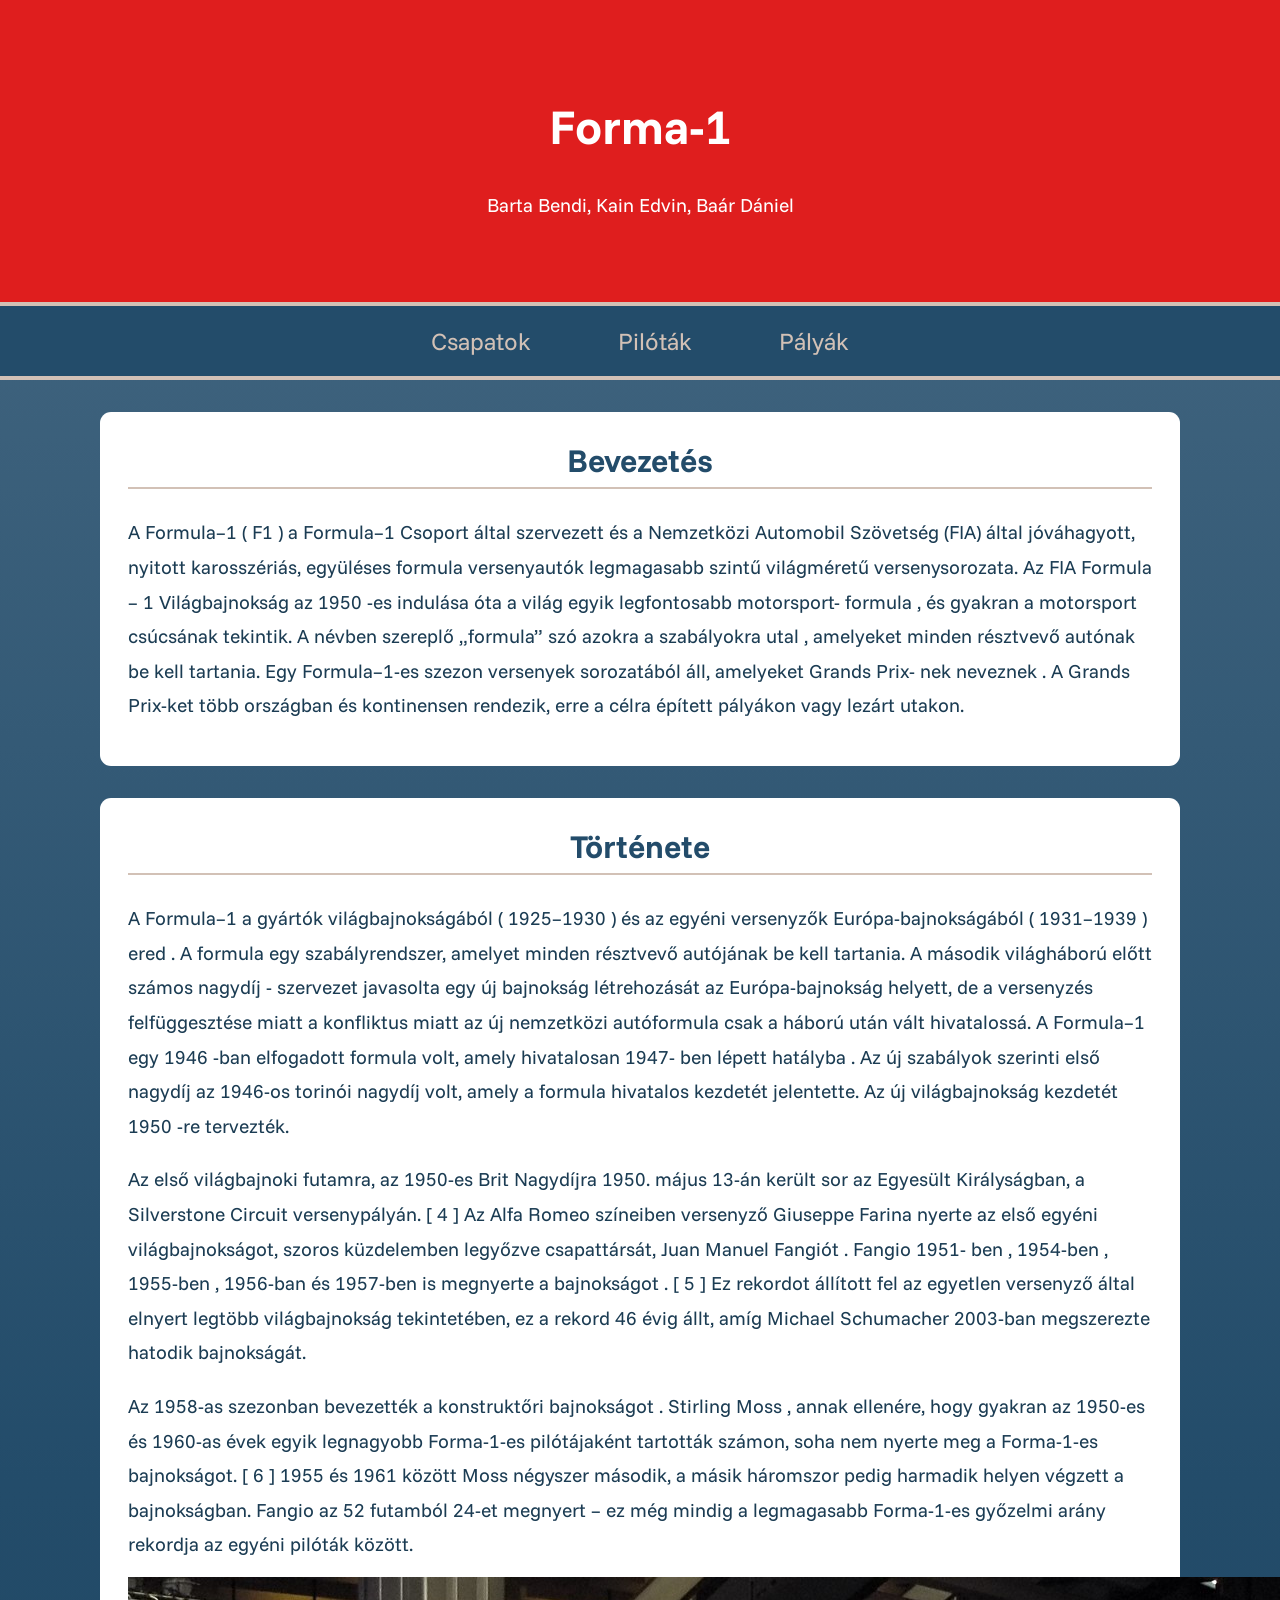
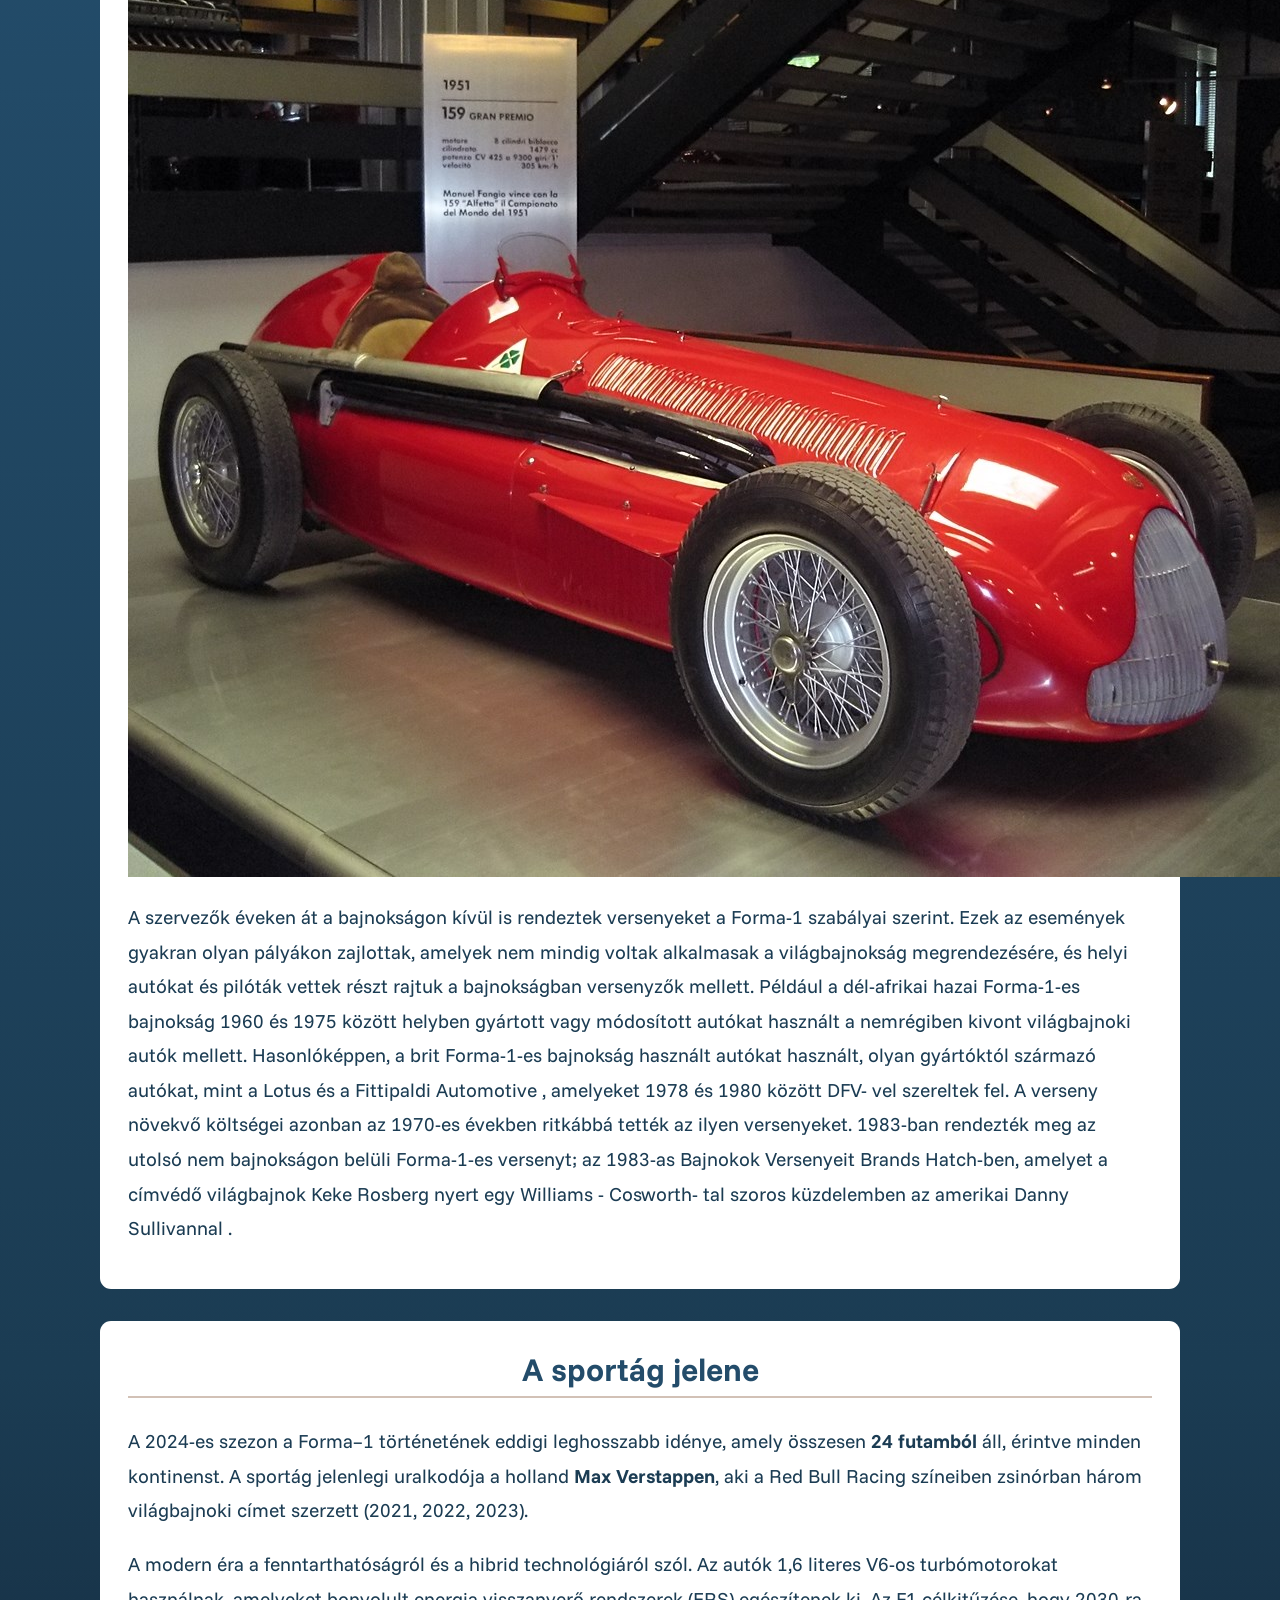
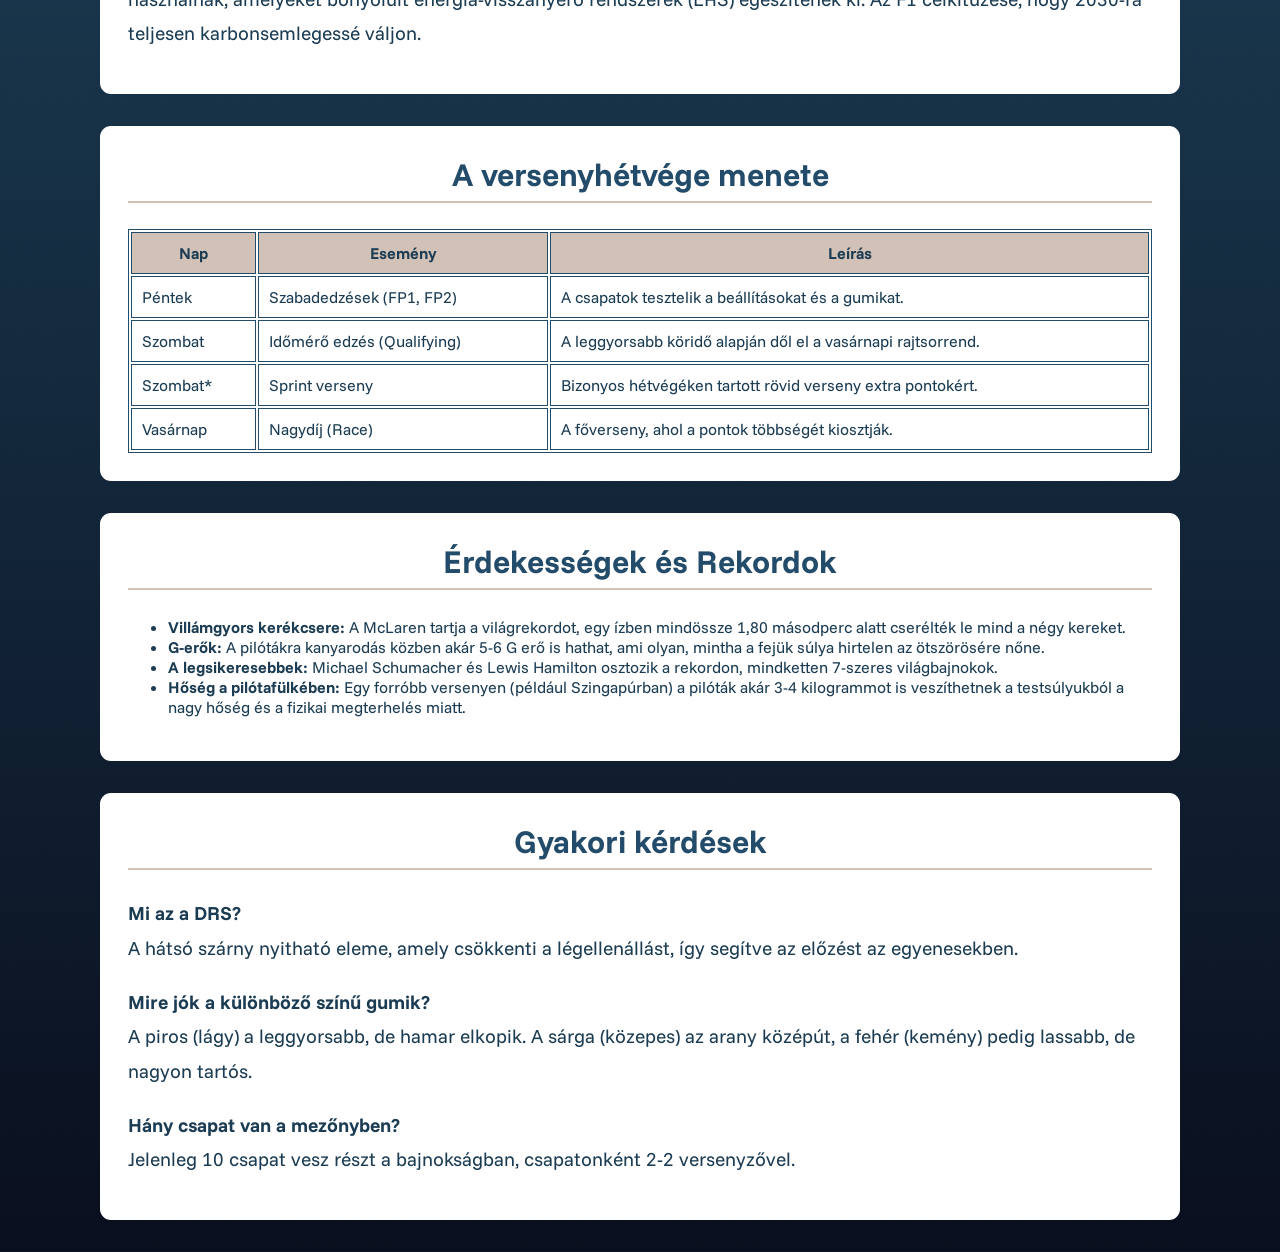
==== index.html @ 123efbd6 "css" ====
<!DOCTYPE html>
<html lang="hu">
<head>
    <meta name="description" content="Ez a weboldal a forma 1-es csapatokat, pilótákat, pályákat fogja bemutatni">
    <meta name="author" content="Kain Edvin, Baár Dániel, Barta Bendegúz">
    <meta name="keywords" content="forma, autók, csapat, versenyzők, Norris">
    <meta charset="UTF-8">
    <meta name="viewport" content="width=device-width, initial-scale=1.0">
    <link rel="stylesheet" href="bootstrap-5.3.8-dist/bootstrap-5.3.8-dist/css/bootstrap.min.css">
    <script src="bootstrap-5.3.8-dist/js/bootstrap.min.js"></script>
    <link rel="stylesheet" href="style.css">
    <link rel="icon" href="./IMG/f1icon.jpg">
    <title>Forma1</title>
</head>
<body>
    <header>
        <h1>Forma-1</h1>
        <p class="keszitok">Barta Bendi, Kain Edvin, Baár Dániel</p>
    </header>
    <nav>
        <div class="navmenu">
            <a href="csapatok.html" class="csapatok">Csapatok</a>
            <a href="pilotak".html class="pilotak">Pilóták</a>
            <a href="palyak.html" class="palyak">Pályák</a>
        </div>
    </nav>
    <main> 
        <div class="container">
            <div class="row">
                <div class="col-sm-12">
                    <section>
                        <h2>Bevezetés</h2>
                        <p>
                            A Formula–1 ( F1 ) a Formula–1 Csoport által szervezett és a Nemzetközi Automobil Szövetség (FIA) által jóváhagyott, nyitott karosszériás, együléses formula versenyautók legmagasabb szintű világméretű versenysorozata. Az FIA Formula – 1 Világbajnokság az 1950 -es indulása óta a világ egyik legfontosabb motorsport- formula , és gyakran a motorsport csúcsának tekintik. A névben szereplő „formula” szó azokra a szabályokra utal , amelyeket minden résztvevő autónak be kell tartania. Egy Formula–1-es szezon versenyek sorozatából áll, amelyeket Grands Prix- nek neveznek . A Grands Prix-ket több országban és kontinensen rendezik, erre a célra épített pályákon vagy lezárt utakon.
                        </p>
                    </section>
                </div>
            </div>
        </div>
        <div class="container">
            <div class="row">
                <div class="col-sm-12">
                    <section>
                        <h2>Története</h2>
                        <p>
                            A Formula–1 a gyártók világbajnokságából ( 1925–1930 ) és az egyéni versenyzők Európa-bajnokságából ( 1931–1939 ) ered . A formula egy szabályrendszer, amelyet minden résztvevő autójának be kell tartania. A második világháború előtt számos nagydíj - szervezet javasolta egy új bajnokság létrehozását az Európa-bajnokság helyett, de a versenyzés felfüggesztése miatt a konfliktus miatt az új nemzetközi autóformula csak a háború után vált hivatalossá. A Formula–1 egy 1946 -ban elfogadott formula volt, amely hivatalosan 1947- ben lépett hatályba . Az új szabályok szerinti első nagydíj az 1946-os torinói nagydíj volt, amely a formula hivatalos kezdetét jelentette. Az új világbajnokság kezdetét 1950 -re tervezték. 
                        </p>
                        <p>
                            Az első világbajnoki futamra, az 1950-es Brit Nagydíjra 1950. május 13-án került sor az Egyesült Királyságban, a Silverstone Circuit versenypályán. [ 4 ] Az Alfa Romeo színeiben versenyző Giuseppe Farina nyerte az első egyéni világbajnokságot, szoros küzdelemben legyőzve csapattársát, Juan Manuel Fangiót . Fangio 1951- ben , 1954-ben , 1955-ben , 1956-ban és 1957-ben is megnyerte a bajnokságot . [ 5 ] Ez rekordot állított fel az egyetlen versenyző által elnyert legtöbb világbajnokság tekintetében, ez a rekord 46 évig állt, amíg Michael Schumacher 2003-ban megszerezte hatodik bajnokságát.
                        </p>
                        <p>
                            Az 1958-as szezonban bevezették a konstruktőri bajnokságot . Stirling Moss , annak ellenére, hogy gyakran az 1950-es és 1960-as évek egyik legnagyobb Forma-1-es pilótájaként tartották számon, soha nem nyerte meg a Forma-1-es bajnokságot. [ 6 ] 1955 és 1961 között Moss négyszer második, a másik háromszor pedig harmadik helyen végzett a bajnokságban. Fangio az 52 futamból 24-et megnyert – ez még mindig a legmagasabb Forma-1-es győzelmi arány rekordja az egyéni pilóták között. 
                        </p>
                        <a href="IMG/tortenete-kep.jpg"><img src="./IMG/tortenete-kep.jpg" alt="Auto" title="Kattints rá a kép nagyításához" class=""></a>
                        <p>
                            A szervezők éveken át a bajnokságon kívül is rendeztek versenyeket a Forma-1 szabályai szerint. Ezek az események gyakran olyan pályákon zajlottak, amelyek nem mindig voltak alkalmasak a világbajnokság megrendezésére, és helyi autókat és pilóták vettek részt rajtuk a bajnokságban versenyzők mellett. Például a dél-afrikai hazai Forma-1-es bajnokság 1960 és 1975 között helyben gyártott vagy módosított autókat használt a nemrégiben kivont világbajnoki autók mellett. Hasonlóképpen, a brit Forma-1-es bajnokság használt autókat használt, olyan gyártóktól származó autókat, mint a Lotus és a Fittipaldi Automotive , amelyeket 1978 és 1980 között DFV- vel szereltek fel. A verseny növekvő költségei azonban az 1970-es években ritkábbá tették az ilyen versenyeket. 1983-ban rendezték meg az utolsó nem bajnokságon belüli Forma-1-es versenyt; az 1983-as Bajnokok Versenyeit Brands Hatch-ben, amelyet a címvédő világbajnok Keke Rosberg nyert egy Williams - Cosworth- tal szoros küzdelemben az amerikai Danny Sullivannal . 
                        </p>
                    </section>
                </div>
            </div>
        </div>

        <div class="container">
            <div class="row">
                <div class="col-sm-12">
                    <section>
                        <h2>A sportág jelene</h2>
                        <p>
                            A 2024-es szezon a Forma–1 történetének eddigi leghosszabb idénye, amely összesen <strong>24 futamból</strong> áll, érintve minden kontinenst. A sportág jelenlegi uralkodója a holland <strong>Max Verstappen</strong>, aki a Red Bull Racing színeiben zsinórban három világbajnoki címet szerzett (2021, 2022, 2023).
                        </p>
                        <p>
                            A modern éra a fenntarthatóságról és a hibrid technológiáról szól. Az autók 1,6 literes V6-os turbómotorokat használnak, amelyeket bonyolult energia-visszanyerő rendszerek (ERS) egészítenek ki. Az F1 célkitűzése, hogy 2030-ra teljesen karbonsemlegessé váljon.
                        </p>
                    </section>
                </div>
            </div>
        </div>
        <div class="container">
            <div class="row">
                <div class="col-sm-12">
                    <section>
                        <h2>A versenyhétvége menete</h2>
                        <div class="table-responsive">
                            <table class="table table-striped table-hover">
                                <thead class="table-dark">
                                    <tr>
                                        <th>Nap</th>
                                        <th>Esemény</th>
                                        <th>Leírás</th>
                                    </tr>
                                </thead>
                                <tbody>
                                    <tr>
                                        <td>Péntek</td>
                                        <td>Szabadedzések (FP1, FP2)</td>
                                        <td>A csapatok tesztelik a beállításokat és a gumikat.</td>
                                    </tr>
                                    <tr>
                                        <td>Szombat</td>
                                        <td>Időmérő edzés (Qualifying)</td>
                                        <td>A leggyorsabb köridő alapján dől el a vasárnapi rajtsorrend.</td>
                                    </tr>
                                    <tr>
                                        <td>Szombat*</td>
                                        <td>Sprint verseny</td>
                                        <td>Bizonyos hétvégéken tartott rövid verseny extra pontokért.</td>
                                    </tr>
                                    <tr>
                                        <td>Vasárnap</td>
                                        <td>Nagydíj (Race)</td>
                                        <td>A főverseny, ahol a pontok többségét kiosztják.</td>
                                    </tr>
                                </tbody>
                            </table>
                        </div>
                    </section>
                </div>
            </div>
        </div>
        <div class="container">
            <div class="row">
                <div class="col-sm-12">
                    <section>
                        <h2>Érdekességek és Rekordok</h2>
                        <ul>
                            <li><strong>Villámgyors kerékcsere:</strong> A McLaren tartja a világrekordot, egy ízben mindössze 1,80 másodperc alatt cserélték le mind a négy kereket.</li>
                            <li><strong>G-erők:</strong> A pilótákra kanyarodás közben akár 5-6 G erő is hathat, ami olyan, mintha a fejük súlya hirtelen az ötszörösére nőne.</li>
                            <li><strong>A legsikeresebbek:</strong> Michael Schumacher és Lewis Hamilton osztozik a rekordon, mindketten 7-szeres világbajnokok.</li>
                            <li><strong>Hőség a pilótafülkében:</strong> Egy forróbb versenyen (például Szingapúrban) a pilóták akár 3-4 kilogrammot is veszíthetnek a testsúlyukból a nagy hőség és a fizikai megterhelés miatt.</li>
                        </ul>
                    </section> 
                </div>
            </div>
        </div>
        <div class="container">
            <div class="row">
                <div class="col-sm-12">
                    <section>
                        <h2>Gyakori kérdések</h2>
                        <div class="faq">
                            <p><strong>Mi az a DRS?</strong><br>
                            A hátsó szárny nyitható eleme, amely csökkenti a légellenállást, így segítve az előzést az egyenesekben.</p>
                            
                            <p><strong>Mire jók a különböző színű gumik?</strong><br>
                            A piros (lágy) a leggyorsabb, de hamar elkopik. A sárga (közepes) az arany középút, a fehér (kemény) pedig lassabb, de nagyon tartós.</p>
                            
                            <p><strong>Hány csapat van a mezőnyben?</strong><br>
                            Jelenleg 10 csapat vesz részt a bajnokságban, csapatonként 2-2 versenyzővel.</p>
                        </div>
                    </section>
                </div>
            </div>
        </div>
        <div class="container">
            <div class="row">
                <div class="col-sm-12">
                    
                </div>
            </div>
        </div>
        <div class="container">
            <div class="row">
                <div class="col-sm-12">
                    
                </div>
            </div>
        </div>
    </main>
    <footer>

    </footer>
</body>
</html>
---- style.css ----
@import url('https://fonts.googleapis.com/css2?family=Funnel+Sans:wght@300;500;800&display=swap');

body {
    font-family: 'Funnel Sans', sans-serif;
    background: linear-gradient(#456882, #234C6A, #1B3C53, #0a0f1e);
    color: #1B3C53;
    margin: 0;
}

header {
    text-align: center;
    background-color: #df1e1e;
    color: #fff;       
    border-bottom: 4px solid #D2C1B6; 
    padding: 4rem;
    font-size: 1.5rem;
}

#keszitok {
    color: #D2C1B6;
    font-size: 1.2rem;
}

nav {
    text-align: center;
    background-color: #234C6A;
    padding: 1.25rem;
    border-bottom: 4px solid #D2C1B6;
}   

.navmenu a {
    color: #D2C1B6;
    text-decoration: none;
    margin: 0 2rem;
    padding: 0.6rem;
    font-size: 1.5rem;
}

.navmenu a:hover {
    border-bottom: 3px solid #456882;
    background-color: #1f4068;
    color: #fff;
    border-radius: 5px;
}

section {
    background-color: #fff; 
    padding: 28px;
    margin: 32px auto;
    width: 80%;
    max-width: 1400px;
    border-radius: 11px;
}

h2 {
    text-align: center;
    color: #234C6A;
    border-bottom: 2px solid #D2C1B6;
    padding-bottom: 7px;
    font-size: 2rem;
    margin-top: 0;
}

.bekezd {
    text-indent: 1rem;
}

p {
    line-height: 1.8;
    margin-bottom: 15px;
    font-size: 1.2rem;
}

.balrakep, .jobbrakep, .kozepre {
    width: 40%;
    min-width: 300px;
    max-width: 100%;
    height: auto;
    border-radius: 8px;
    margin-bottom: 20px;
}

.balrakep { 
    float: left; 
    margin-right: 20px; 
}

.jobbrakep { 
    float: right; 
    margin-left: 20px; 
}

.kozepre {
    display: block;
    margin-left: auto;
    margin-right: auto;
}

table {
    width: 100%;
    border: 1px solid #234C6A;
    margin-top: 20px;
}

th, td {
    border: 1px solid #234C6A;
    padding: 10px;
}

th {
    background-color: #D2C1B6;
    color: #1B3C53;
}

#lablec {
    background-color: #1B3C53;
    border-top: 4px solid #D2C1B6;
    padding: 30px;
    margin-top: 50px;
    text-align: center;
}

.footer-kep {
    width: 9%;
    border-radius: 1rem;
}
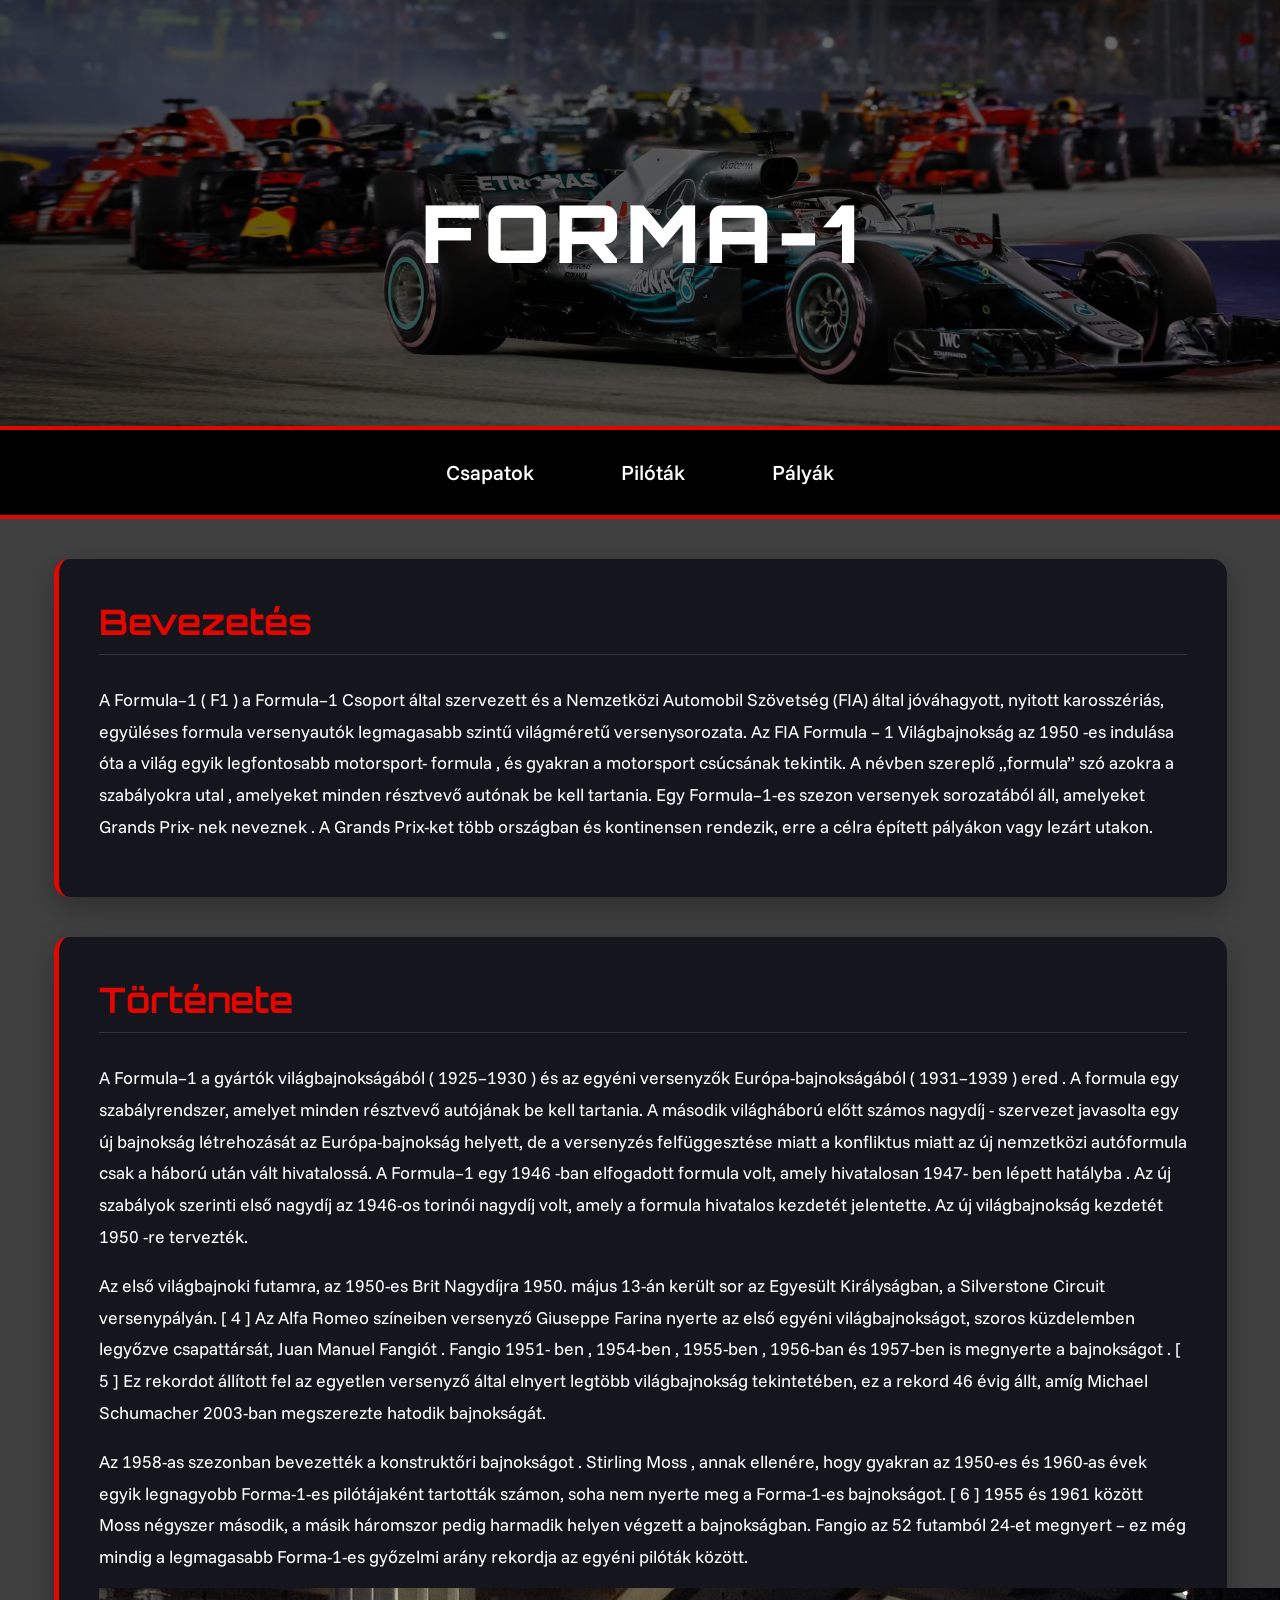
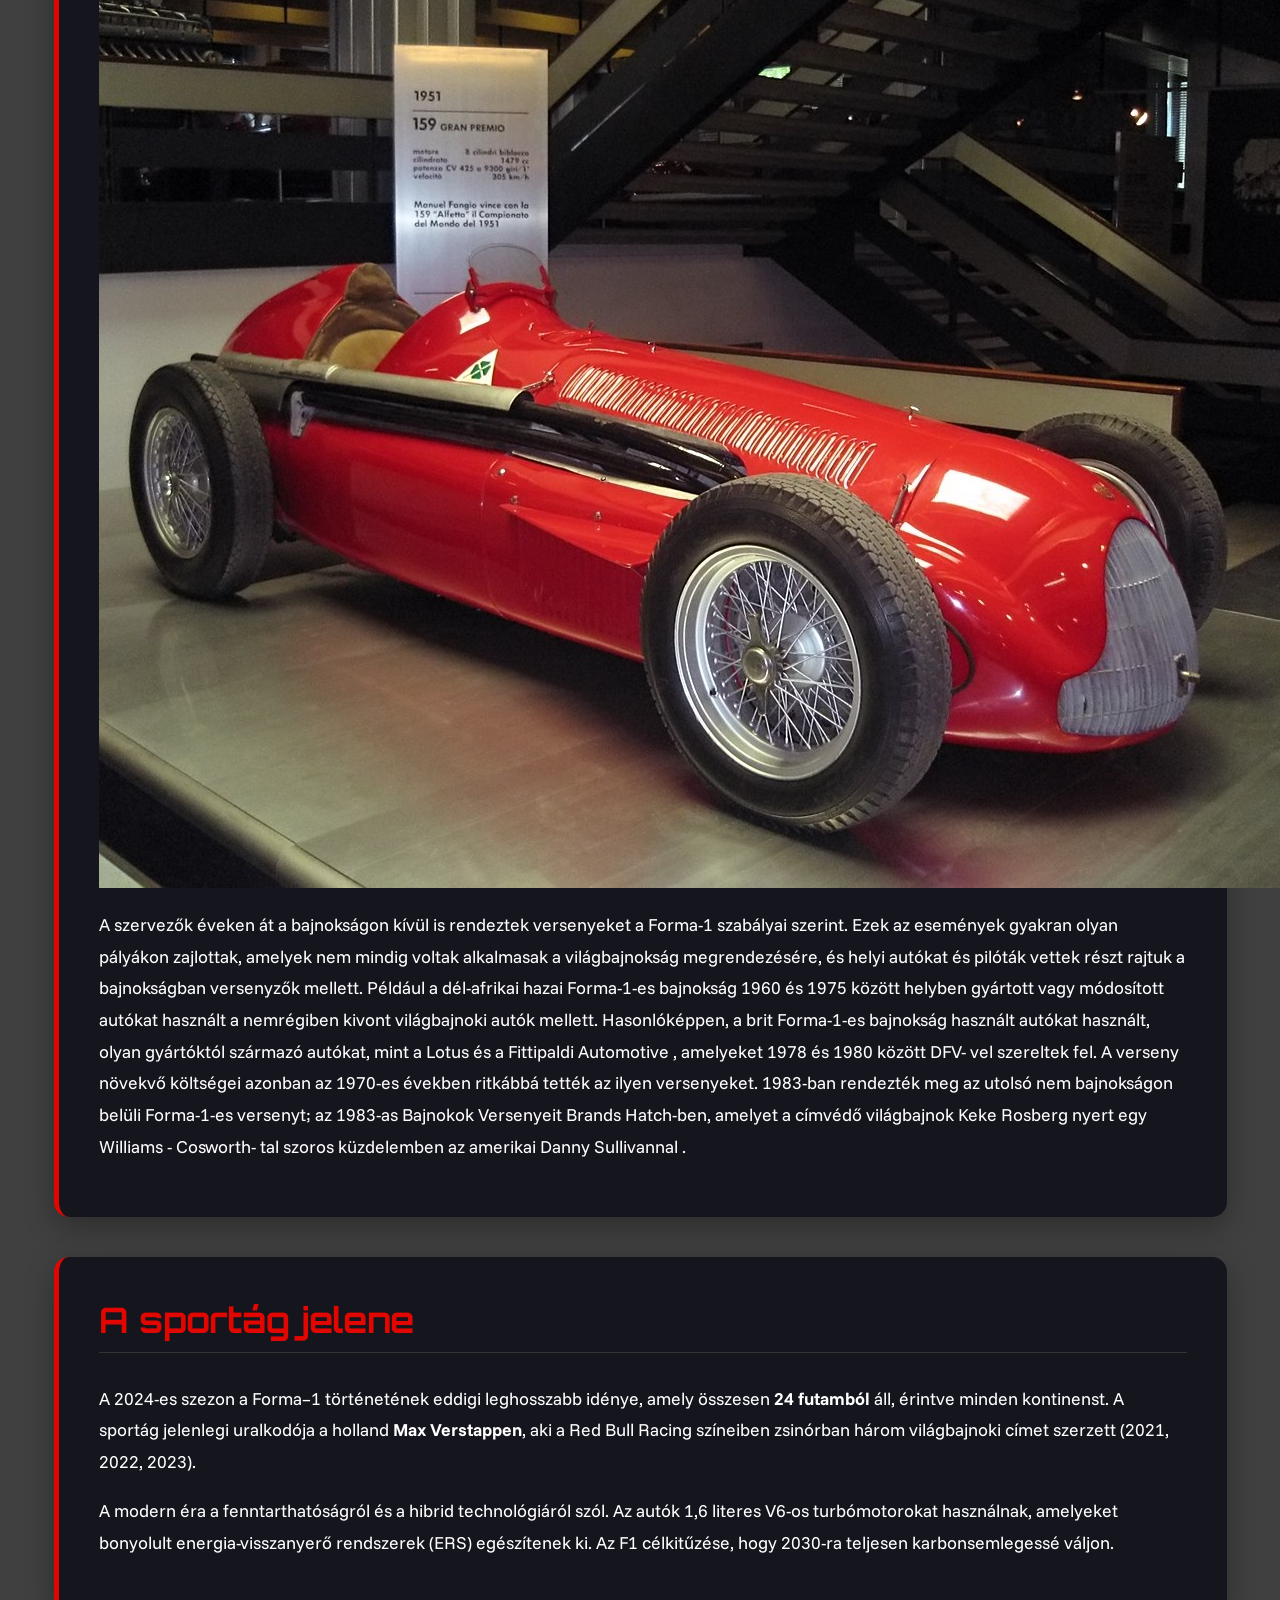
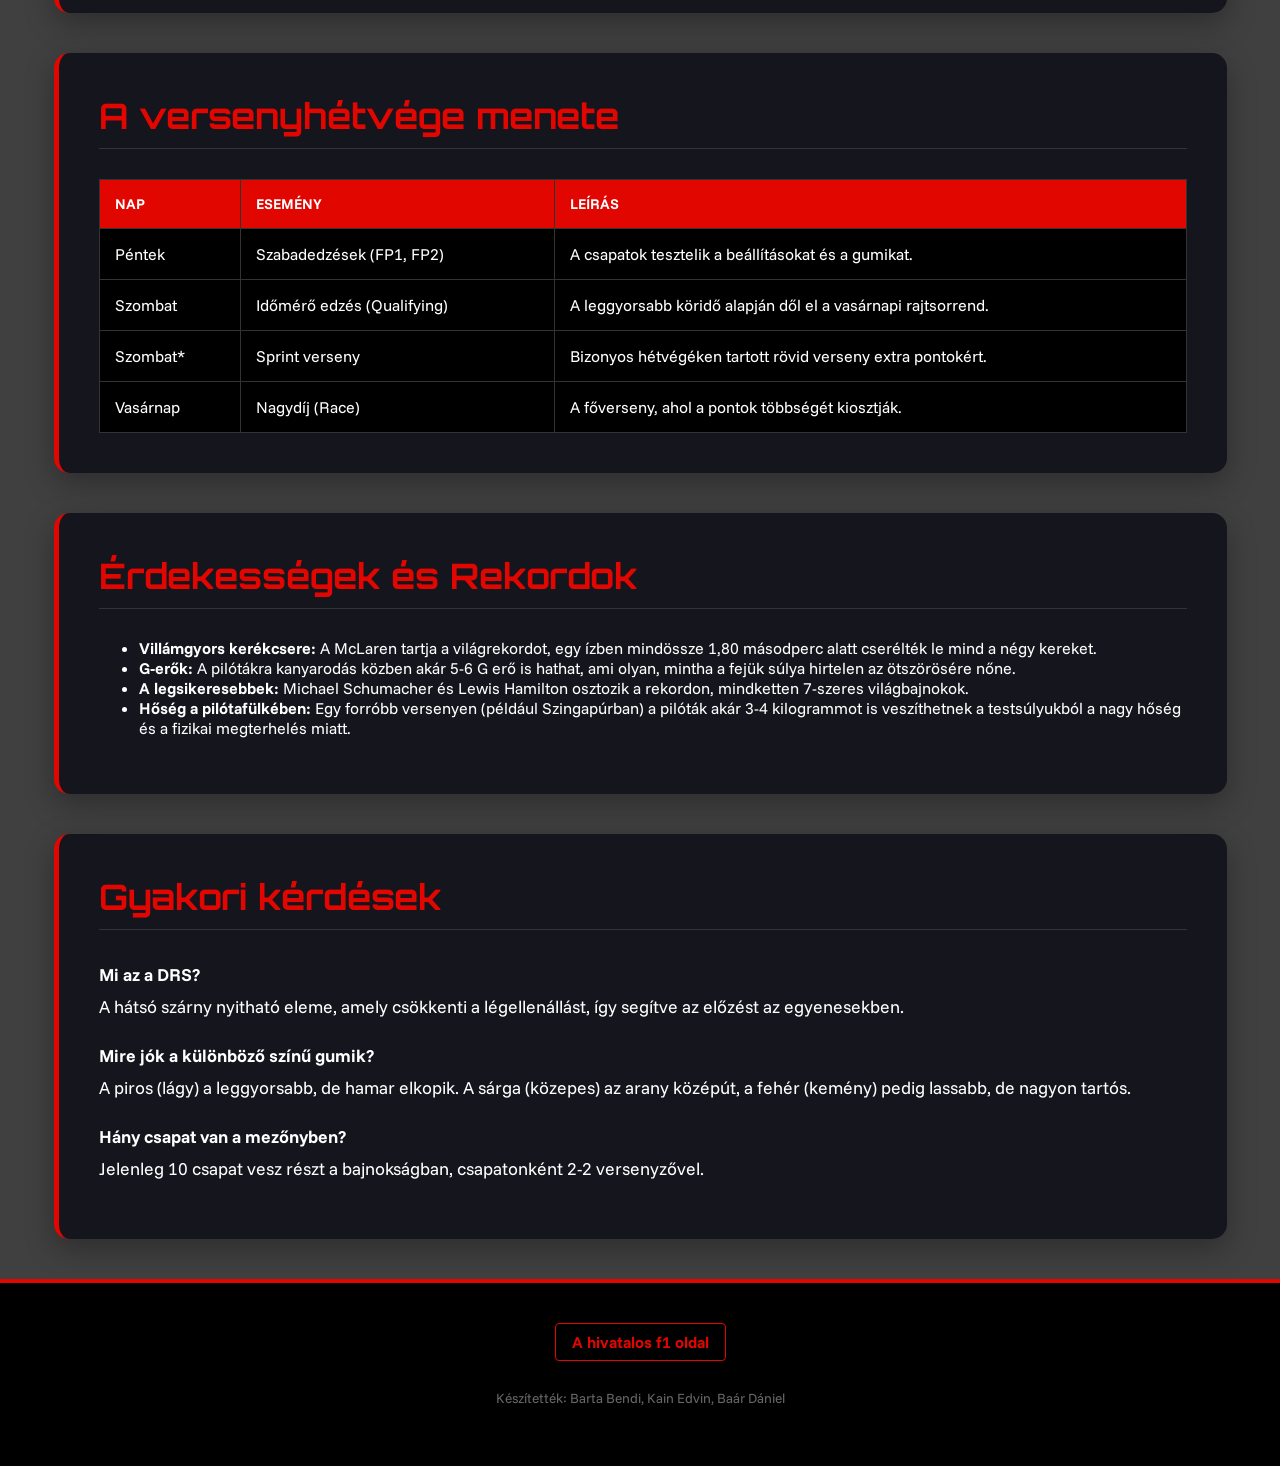
==== commit a975f78e: "css commit" ====
--- a/index.html
+++ b/index.html
@@ -15,7 +15,6 @@
 <body>
     <header>
         <h1>Forma-1</h1>
-        <p class="keszitok">Barta Bendi, Kain Edvin, Baár Dániel</p>
     </header>
     <nav>
         <div class="navmenu">
@@ -51,7 +50,7 @@
                         <p>
                             Az 1958-as szezonban bevezették a konstruktőri bajnokságot . Stirling Moss , annak ellenére, hogy gyakran az 1950-es és 1960-as évek egyik legnagyobb Forma-1-es pilótájaként tartották számon, soha nem nyerte meg a Forma-1-es bajnokságot. [ 6 ] 1955 és 1961 között Moss négyszer második, a másik háromszor pedig harmadik helyen végzett a bajnokságban. Fangio az 52 futamból 24-et megnyert – ez még mindig a legmagasabb Forma-1-es győzelmi arány rekordja az egyéni pilóták között. 
                         </p>
-                        <a href="IMG/tortenete-kep.jpg"><img src="./IMG/tortenete-kep.jpg" alt="Auto" title="Kattints rá a kép nagyításához" class=""></a>
+                        <a href="IMG/tortenete-kep.jpg"><img src="./IMG/tortenete-kep.jpg" alt="Auto" title="Kattints rá a kép nagyításához" class="jobbrakep"></a>
                         <p>
                             A szervezők éveken át a bajnokságon kívül is rendeztek versenyeket a Forma-1 szabályai szerint. Ezek az események gyakran olyan pályákon zajlottak, amelyek nem mindig voltak alkalmasak a világbajnokság megrendezésére, és helyi autókat és pilóták vettek részt rajtuk a bajnokságban versenyzők mellett. Például a dél-afrikai hazai Forma-1-es bajnokság 1960 és 1975 között helyben gyártott vagy módosított autókat használt a nemrégiben kivont világbajnoki autók mellett. Hasonlóképpen, a brit Forma-1-es bajnokság használt autókat használt, olyan gyártóktól származó autókat, mint a Lotus és a Fittipaldi Automotive , amelyeket 1978 és 1980 között DFV- vel szereltek fel. A verseny növekvő költségei azonban az 1970-es években ritkábbá tették az ilyen versenyeket. 1983-ban rendezték meg az utolsó nem bajnokságon belüli Forma-1-es versenyt; az 1983-as Bajnokok Versenyeit Brands Hatch-ben, amelyet a címvédő világbajnok Keke Rosberg nyert egy Williams - Cosworth- tal szoros küzdelemben az amerikai Danny Sullivannal . 
                         </p>
@@ -167,7 +166,8 @@
         </div>
     </main>
     <footer>
-
+        <a href="https://www.formula1.com/">A hivatalos f1 oldal</a>
+        <p class="keszitok">Készítették: Barta Bendi, Kain Edvin, Baár Dániel</p>
     </footer>
 </body>
 </html>
--- a/style.css
+++ b/style.css
@@ -1,126 +1,136 @@
 @import url('https://fonts.googleapis.com/css2?family=Funnel+Sans:wght@300;500;800&display=swap');
+@import url('https://fonts.googleapis.com/css2?family=Orbitron:wght@400..900&display=swap');
 
 body {
     font-family: 'Funnel Sans', sans-serif;
-    background: linear-gradient(#456882, #234C6A, #1B3C53, #0a0f1e);
-    color: #1B3C53;
+    color: #fff;
     margin: 0;
+    background-color: #404040; 
 }
 
 header {
     text-align: center;
-    background-color: #df1e1e;
+    background-image: url(./IMG/header.jpeg);
+    background-size: cover;      
+    background-position: center;  
+    background-repeat: no-repeat; 
     color: #fff;       
-    border-bottom: 4px solid #D2C1B6; 
-    padding: 4rem;
-    font-size: 1.5rem;
+    border-bottom: 4px solid #E10600; 
+    padding: 8rem 2rem;
+    background-color: rgba(0, 0, 0, 0.6);
+    background-blend-mode: overlay;
+    font-family: "Orbitron", sans-serif;
 }
 
-#keszitok {
-    color: #D2C1B6;
-    font-size: 1.2rem;
+header h1 {
+    font-size: 5rem;      
+    font-weight: 900;       
+    text-transform: uppercase; 
+    letter-spacing: 5px;    
+    margin-bottom: 1rem;    
 }
 
 nav {
+    border-bottom: 4px solid #E10600; 
     text-align: center;
-    background-color: #234C6A;
+    background-color: #000;
     padding: 1.25rem;
-    border-bottom: 4px solid #D2C1B6;
 }   
 
 .navmenu a {
-    color: #D2C1B6;
+    display: inline-block; 
+    color: #fff; 
     text-decoration: none;
     margin: 0 2rem;
     padding: 0.6rem;
-    font-size: 1.5rem;
+    font-size: 1.3rem;
+    font-weight: 500;
+    transition: 0.3s;
 }
 
 .navmenu a:hover {
-    border-bottom: 3px solid #456882;
-    background-color: #1f4068;
-    color: #fff;
-    border-radius: 5px;
+    color: #E10600;
+    border-bottom: 3px solid #E10600;
+    transform: translateY(-5px); 
 }
 
 section {
-    background-color: #fff; 
-    padding: 28px;
-    margin: 32px auto;
-    width: 80%;
-    max-width: 1400px;
-    border-radius: 11px;
+    background-color: #15151e; 
+    padding: 40px;
+    margin: 40px auto;
+    width: 85%;
+    max-width: 1200px;
+    border-radius: 15px;
+    border-left: 5px solid #E10600; 
+    box-shadow: 0 10px 30px rgba(0,0,0,0.3);
 }
 
 h2 {
-    text-align: center;
-    color: #234C6A;
-    border-bottom: 2px solid #D2C1B6;
-    padding-bottom: 7px;
-    font-size: 2rem;
+    text-align: left;
+    color: #E10600; 
+    border-bottom: 1px solid #333;
+    padding-bottom: 10px;
+    font-size: 2.2rem;
     margin-top: 0;
-}
-
-.bekezd {
-    text-indent: 1rem;
+    font-family: "Orbitron", sans-serif;
 }
 
 p {
     line-height: 1.8;
     margin-bottom: 15px;
-    font-size: 1.2rem;
-}
-
-.balrakep, .jobbrakep, .kozepre {
-    width: 40%;
-    min-width: 300px;
-    max-width: 100%;
-    height: auto;
-    border-radius: 8px;
-    margin-bottom: 20px;
-}
-
-.balrakep { 
-    float: left; 
-    margin-right: 20px; 
-}
-
-.jobbrakep { 
-    float: right; 
-    margin-left: 20px; 
-}
-
-.kozepre {
-    display: block;
-    margin-left: auto;
-    margin-right: auto;
+    font-size: 1.1rem;
+    color: #fff;
 }
 
 table {
     width: 100%;
-    border: 1px solid #234C6A;
+    border-collapse: collapse;
     margin-top: 20px;
+    background-color: #000;
 }
 
 th, td {
-    border: 1px solid #234C6A;
-    padding: 10px;
+    border: 1px solid #333;
+    padding: 15px;
+    text-align: left;
 }
 
 th {
-    background-color: #D2C1B6;
-    color: #1B3C53;
+    background-color: #E10600; 
+    color: #fff;
+    text-transform: uppercase;
+    font-size: 0.9rem;
 }
 
-#lablec {
-    background-color: #1B3C53;
-    border-top: 4px solid #D2C1B6;
-    padding: 30px;
-    margin-top: 50px;
+footer {
+    background-color: #000; 
+    color: #ffffff;
+    padding: 40px 20px;
     text-align: center;
+    border-top: 4px solid #E10600;
+    display: flex;
+    flex-direction: column;
+    align-items: center;
+    gap: 15px;
 }
 
-.footer-kep {
-    width: 9%;
-    border-radius: 1rem;
+footer a {
+    color: #E10600;
+    text-decoration: none;
+    font-weight: bold;
+    padding: 8px 16px;
+    border: 1px solid #E10600;
+    border-radius: 4px;
+    transition: 0.3s;
+}
+
+footer a:hover {
+    background-color: #E10600;
+    color: #fff;
+}
+
+.keszitok {
+    font-size: 0.85rem;
+    color: #666; 
+    margin-top: 10px;
 }
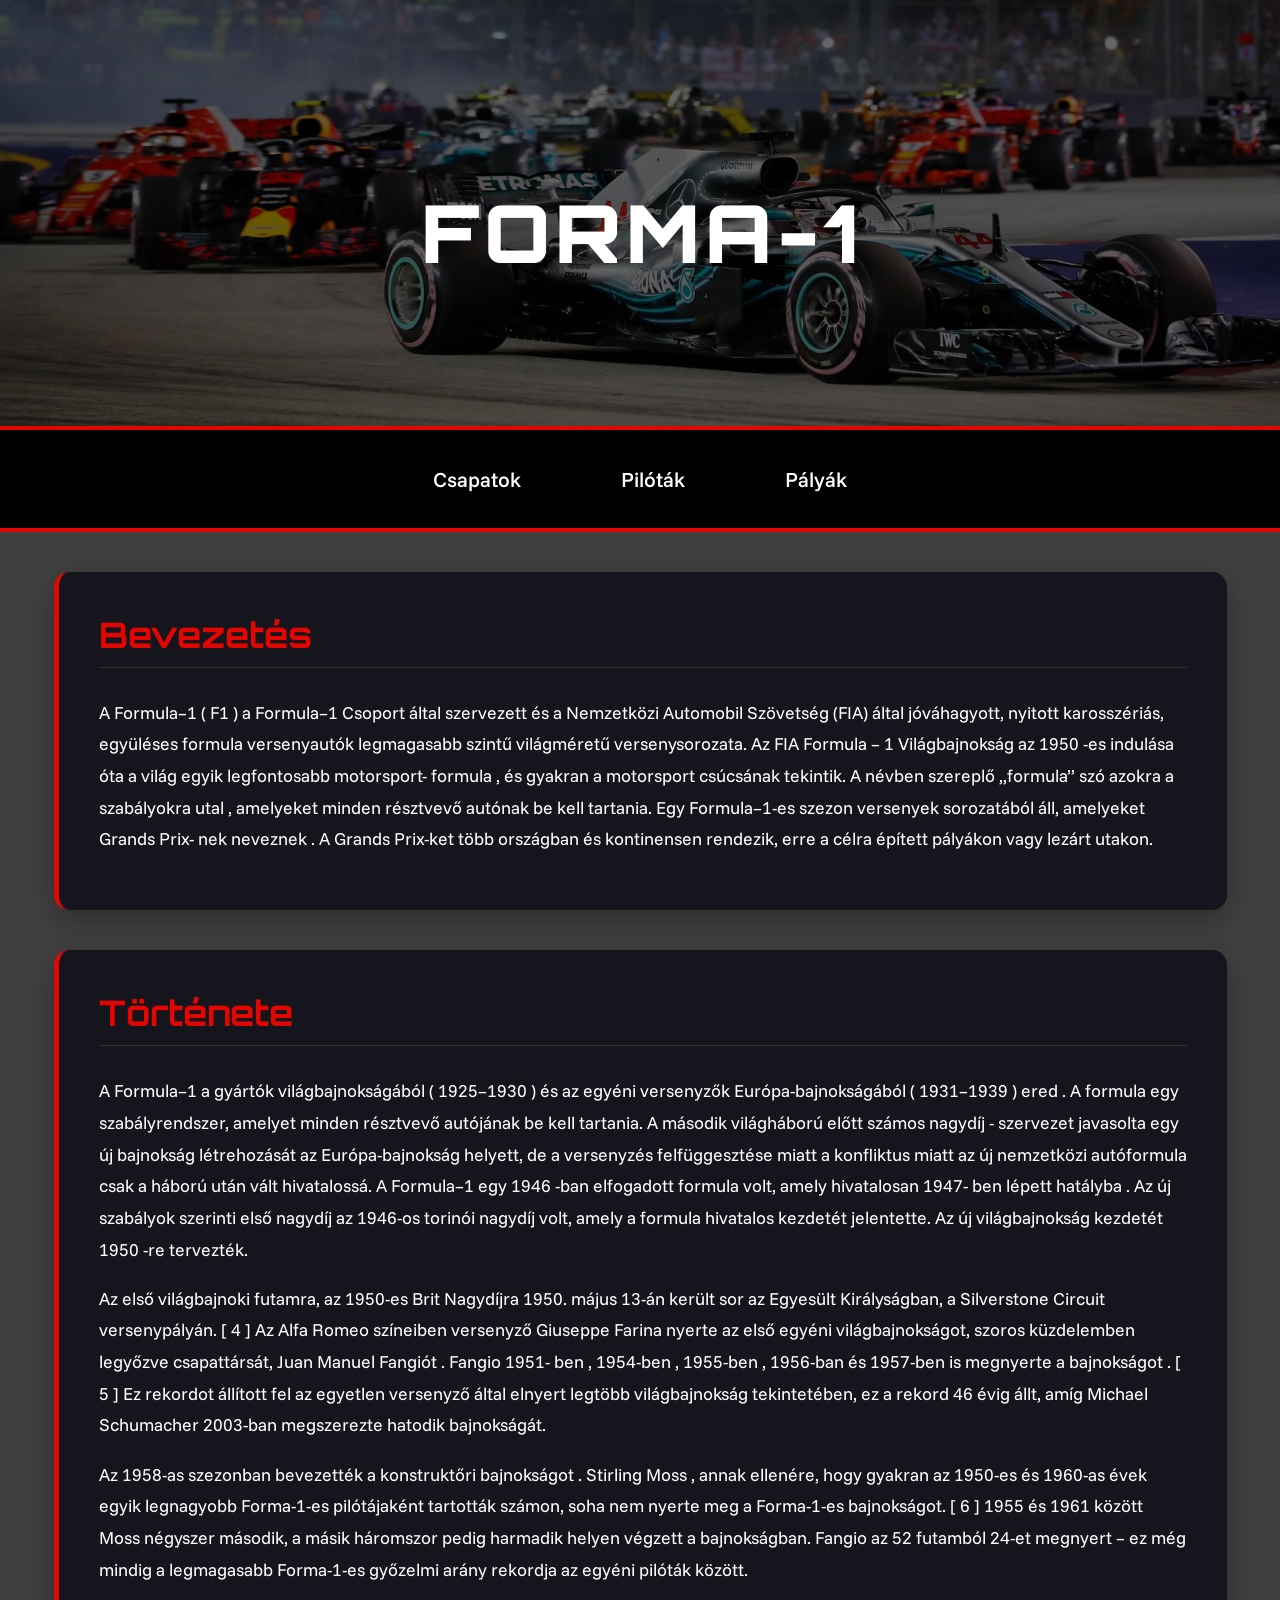
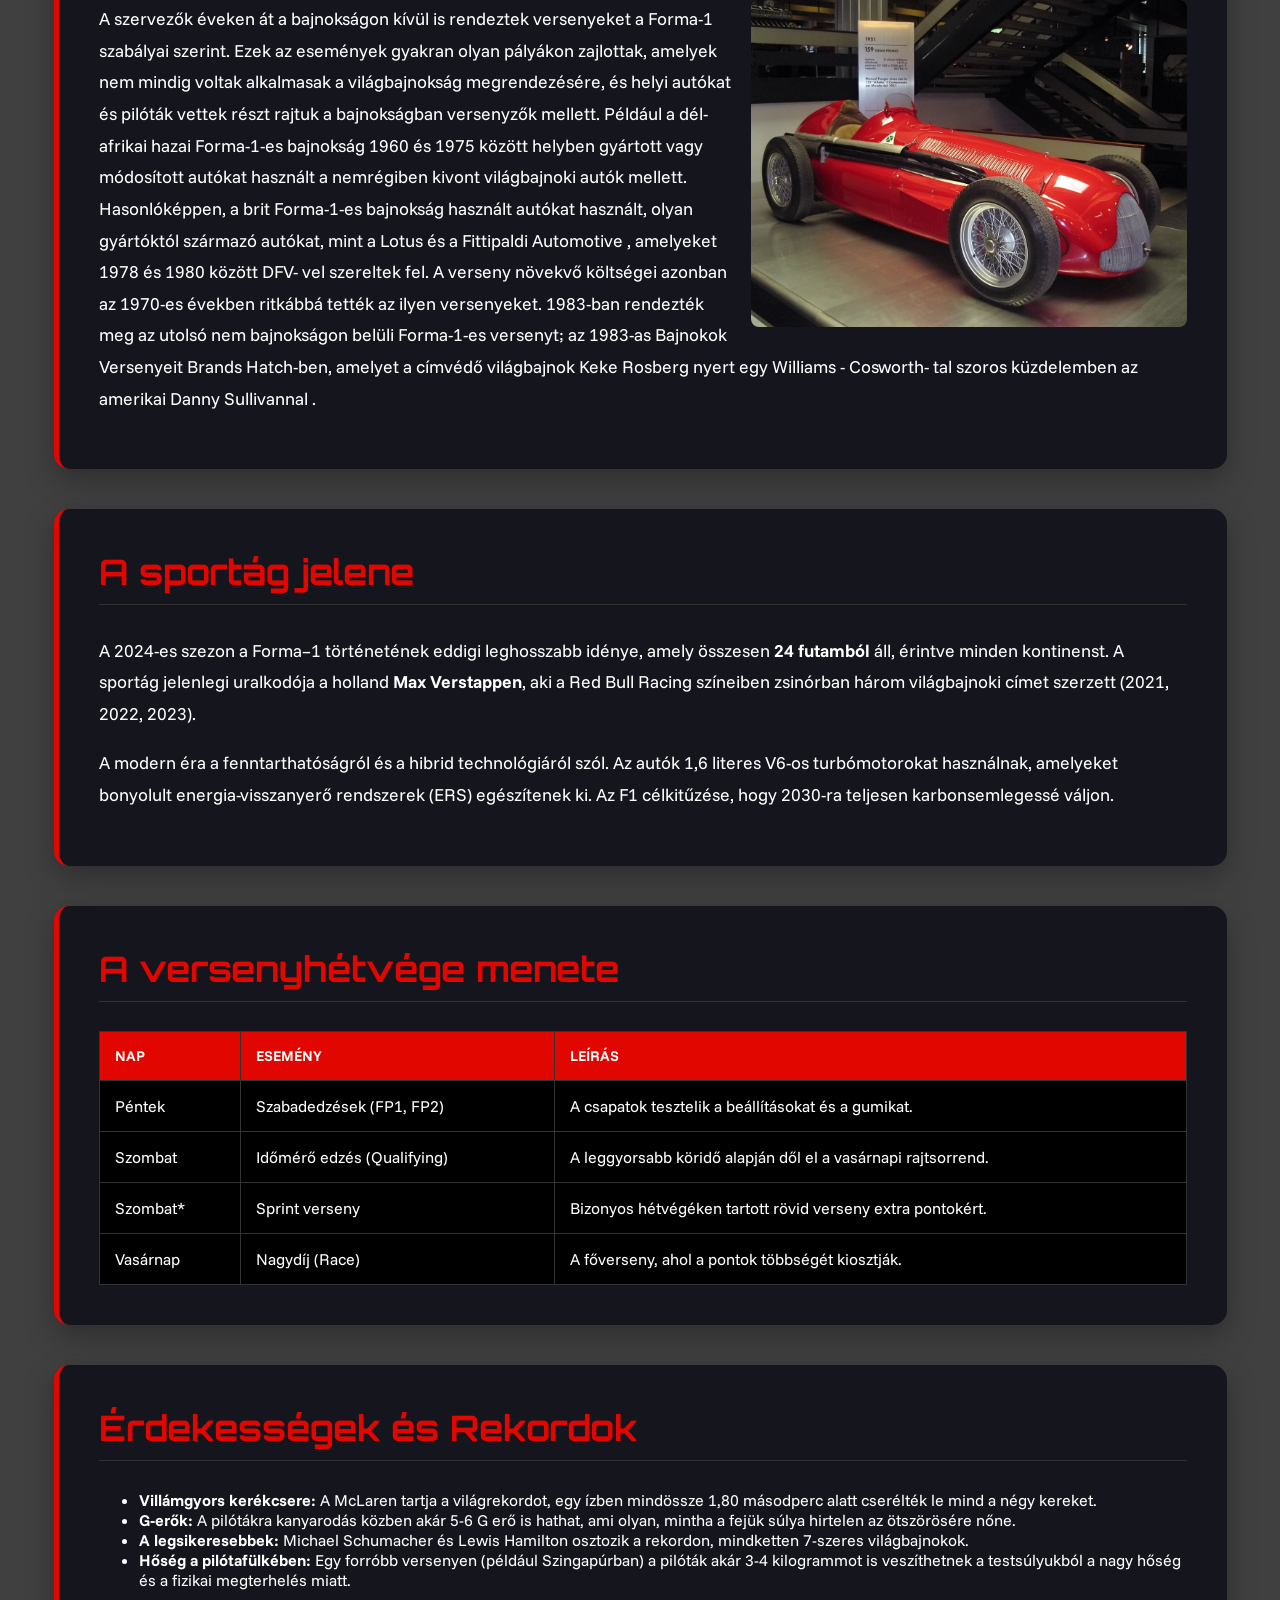
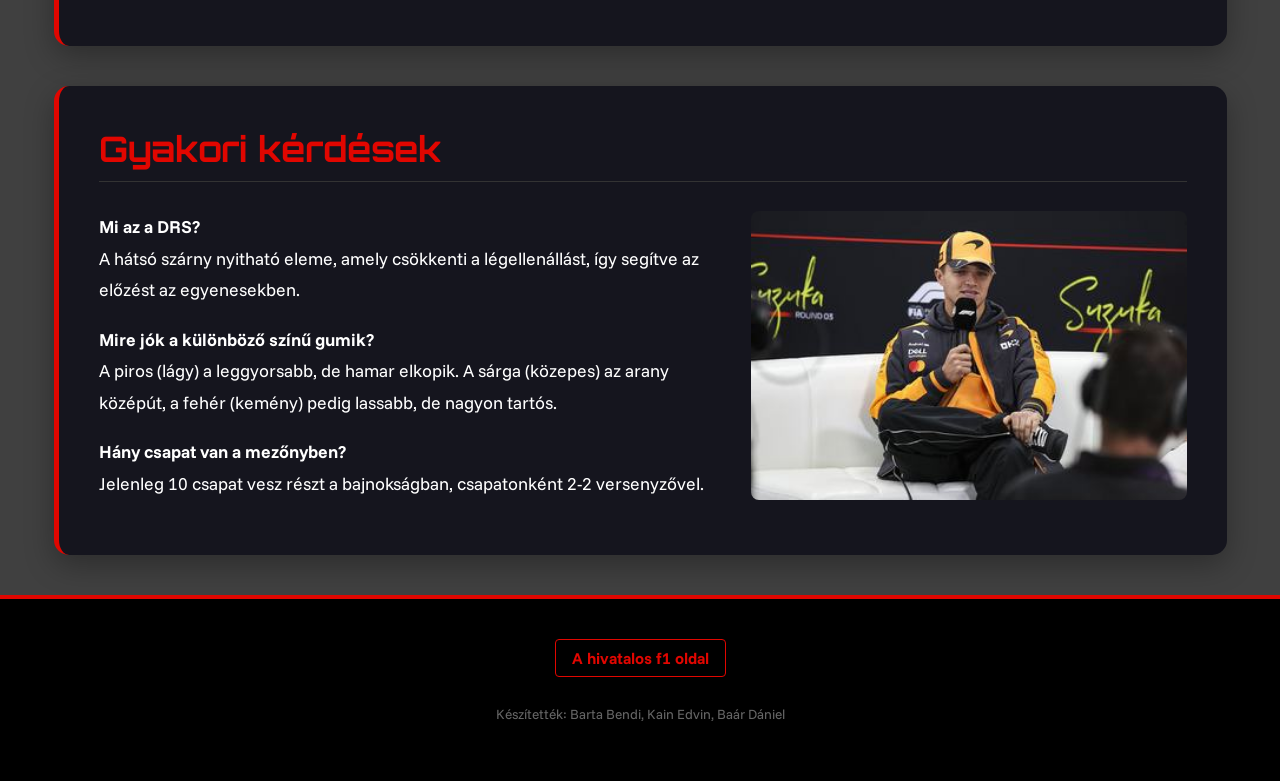
==== commit 394aa024: "kepek" ====
--- a/index.html
+++ b/index.html
@@ -50,7 +50,7 @@
                         <p>
                             Az 1958-as szezonban bevezették a konstruktőri bajnokságot . Stirling Moss , annak ellenére, hogy gyakran az 1950-es és 1960-as évek egyik legnagyobb Forma-1-es pilótájaként tartották számon, soha nem nyerte meg a Forma-1-es bajnokságot. [ 6 ] 1955 és 1961 között Moss négyszer második, a másik háromszor pedig harmadik helyen végzett a bajnokságban. Fangio az 52 futamból 24-et megnyert – ez még mindig a legmagasabb Forma-1-es győzelmi arány rekordja az egyéni pilóták között. 
                         </p>
-                        <a href="IMG/tortenete-kep.jpg"><img src="./IMG/tortenete-kep.jpg" alt="Auto" title="Kattints rá a kép nagyításához" class="jobbrakep"></a>
+                        <a href="IMG/tortenete-kep.jpg"><img src="./IMG/tortenete-kep.jpg" alt="Auto" title="Kattints rá a kép nagyításához" class="jobbra"></a>
                         <p>
                             A szervezők éveken át a bajnokságon kívül is rendeztek versenyeket a Forma-1 szabályai szerint. Ezek az események gyakran olyan pályákon zajlottak, amelyek nem mindig voltak alkalmasak a világbajnokság megrendezésére, és helyi autókat és pilóták vettek részt rajtuk a bajnokságban versenyzők mellett. Például a dél-afrikai hazai Forma-1-es bajnokság 1960 és 1975 között helyben gyártott vagy módosított autókat használt a nemrégiben kivont világbajnoki autók mellett. Hasonlóképpen, a brit Forma-1-es bajnokság használt autókat használt, olyan gyártóktól származó autókat, mint a Lotus és a Fittipaldi Automotive , amelyeket 1978 és 1980 között DFV- vel szereltek fel. A verseny növekvő költségei azonban az 1970-es években ritkábbá tették az ilyen versenyeket. 1983-ban rendezték meg az utolsó nem bajnokságon belüli Forma-1-es versenyt; az 1983-as Bajnokok Versenyeit Brands Hatch-ben, amelyet a címvédő világbajnok Keke Rosberg nyert egy Williams - Cosworth- tal szoros küzdelemben az amerikai Danny Sullivannal . 
                         </p>
@@ -120,8 +120,8 @@
             <div class="row">
                 <div class="col-sm-12">
                     <section>
-                        <h2>Érdekességek és Rekordok</h2>
-                        <ul>
+                        <h2>Érdekességek és Rekordok</h2>  
+                        <ul> 
                             <li><strong>Villámgyors kerékcsere:</strong> A McLaren tartja a világrekordot, egy ízben mindössze 1,80 másodperc alatt cserélték le mind a négy kereket.</li>
                             <li><strong>G-erők:</strong> A pilótákra kanyarodás közben akár 5-6 G erő is hathat, ami olyan, mintha a fejük súlya hirtelen az ötszörösére nőne.</li>
                             <li><strong>A legsikeresebbek:</strong> Michael Schumacher és Lewis Hamilton osztozik a rekordon, mindketten 7-szeres világbajnokok.</li>
@@ -136,6 +136,7 @@
                 <div class="col-sm-12">
                     <section>
                         <h2>Gyakori kérdések</h2>
+                        <a href="IMG/interju.jpg"><img src="./IMG/interju.jpg" alt="Interju" title="Kattints rá a kép nagyításához" class="jobbra"></a>
                         <div class="faq">
                             <p><strong>Mi az a DRS?</strong><br>
                             A hátsó szárny nyitható eleme, amely csökkenti a légellenállást, így segítve az előzést az egyenesekben.</p>
--- a/style.css
+++ b/style.css
@@ -42,7 +42,7 @@
     color: #fff; 
     text-decoration: none;
     margin: 0 2rem;
-    padding: 0.6rem;
+    padding: 1rem;
     font-size: 1.3rem;
     font-weight: 500;
     transition: 0.3s;
@@ -102,6 +102,32 @@
     font-size: 0.9rem;
 }
 
+.balra, .jobbra, .kozepre {
+    width: 40%;
+    min-width: 300px;
+    max-width: 100%;
+    height: auto;
+    border-radius: 8px;
+    margin-bottom: 20px;
+}
+
+.balra { 
+    float: left; 
+    margin-right: 20px; 
+}
+
+.jobbra { 
+    float: right; 
+    margin-left: 20px; 
+}
+
+.kozepre {
+    display: block;
+    margin-left: auto;
+    margin-right: auto;
+}
+
+
 footer {
     background-color: #000; 
     color: #ffffff;
@@ -133,4 +159,5 @@
     font-size: 0.85rem;
     color: #666; 
     margin-top: 10px;
-}+}
+
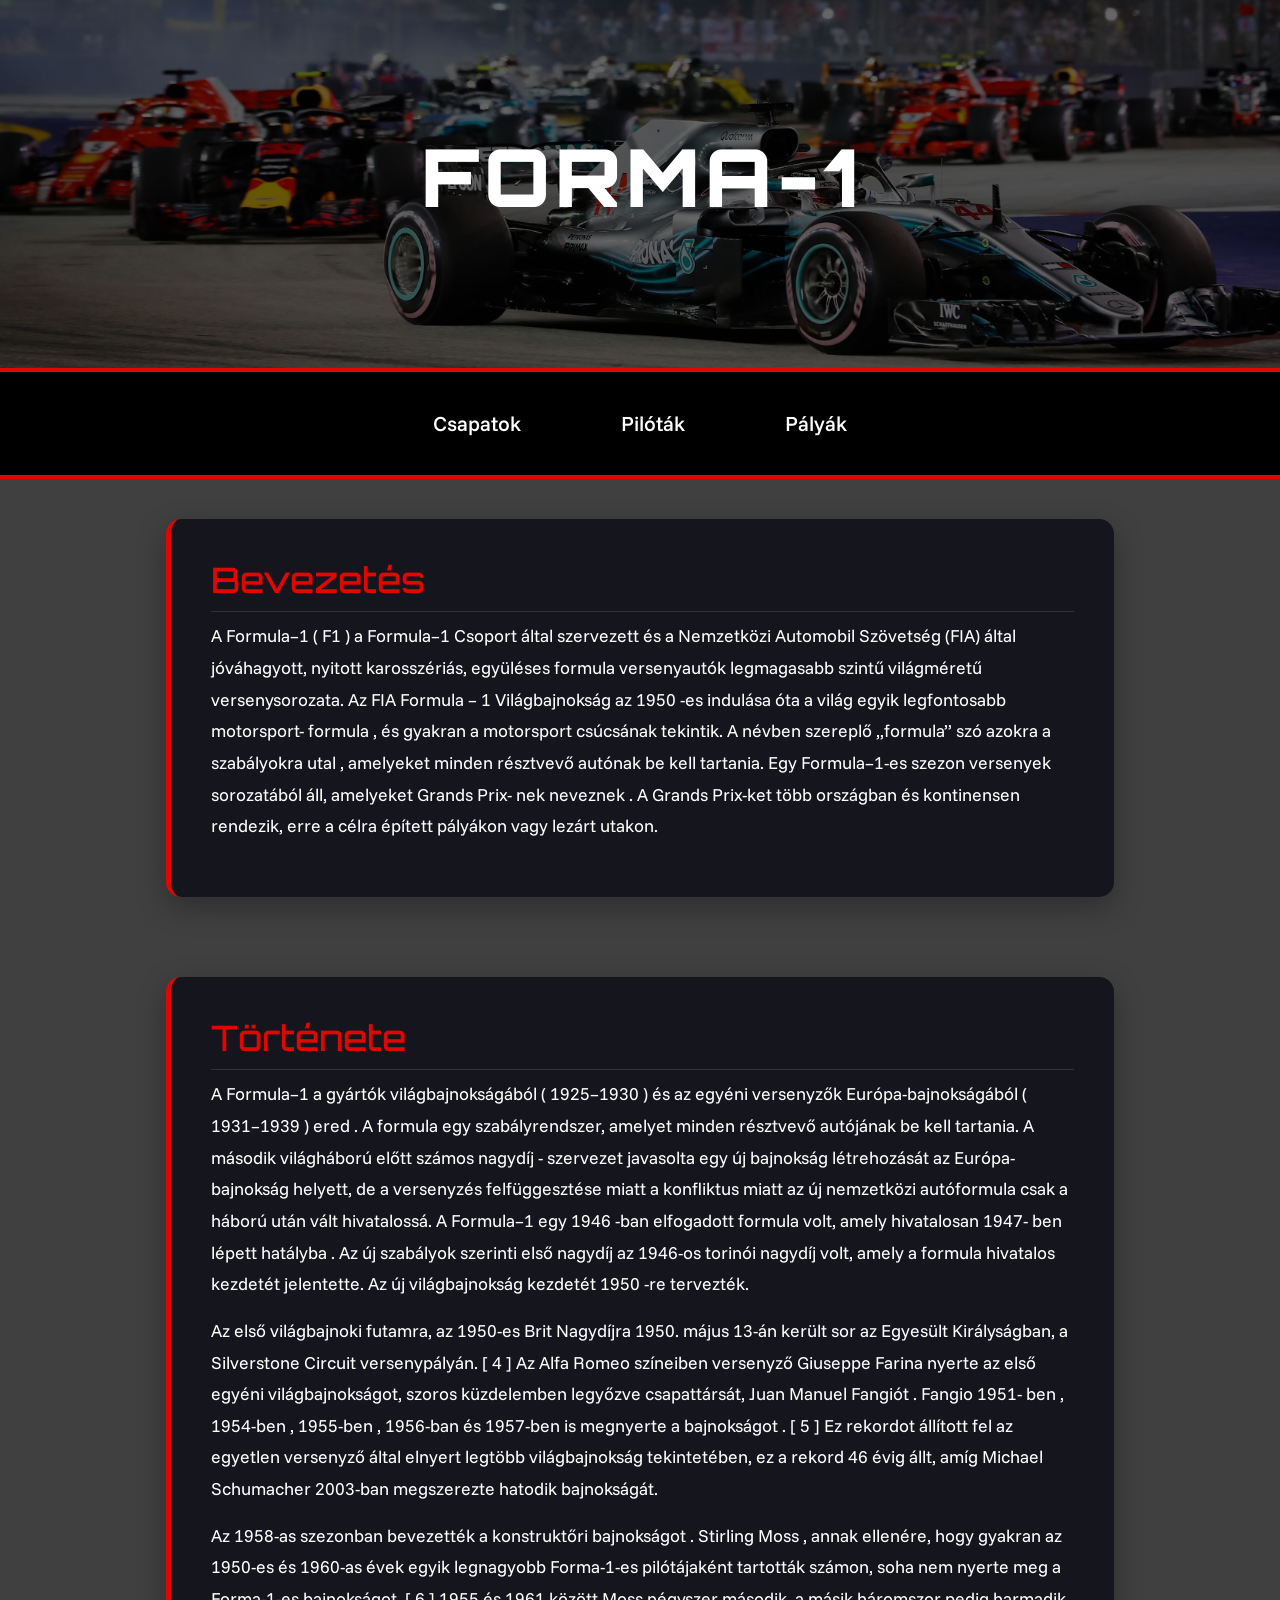
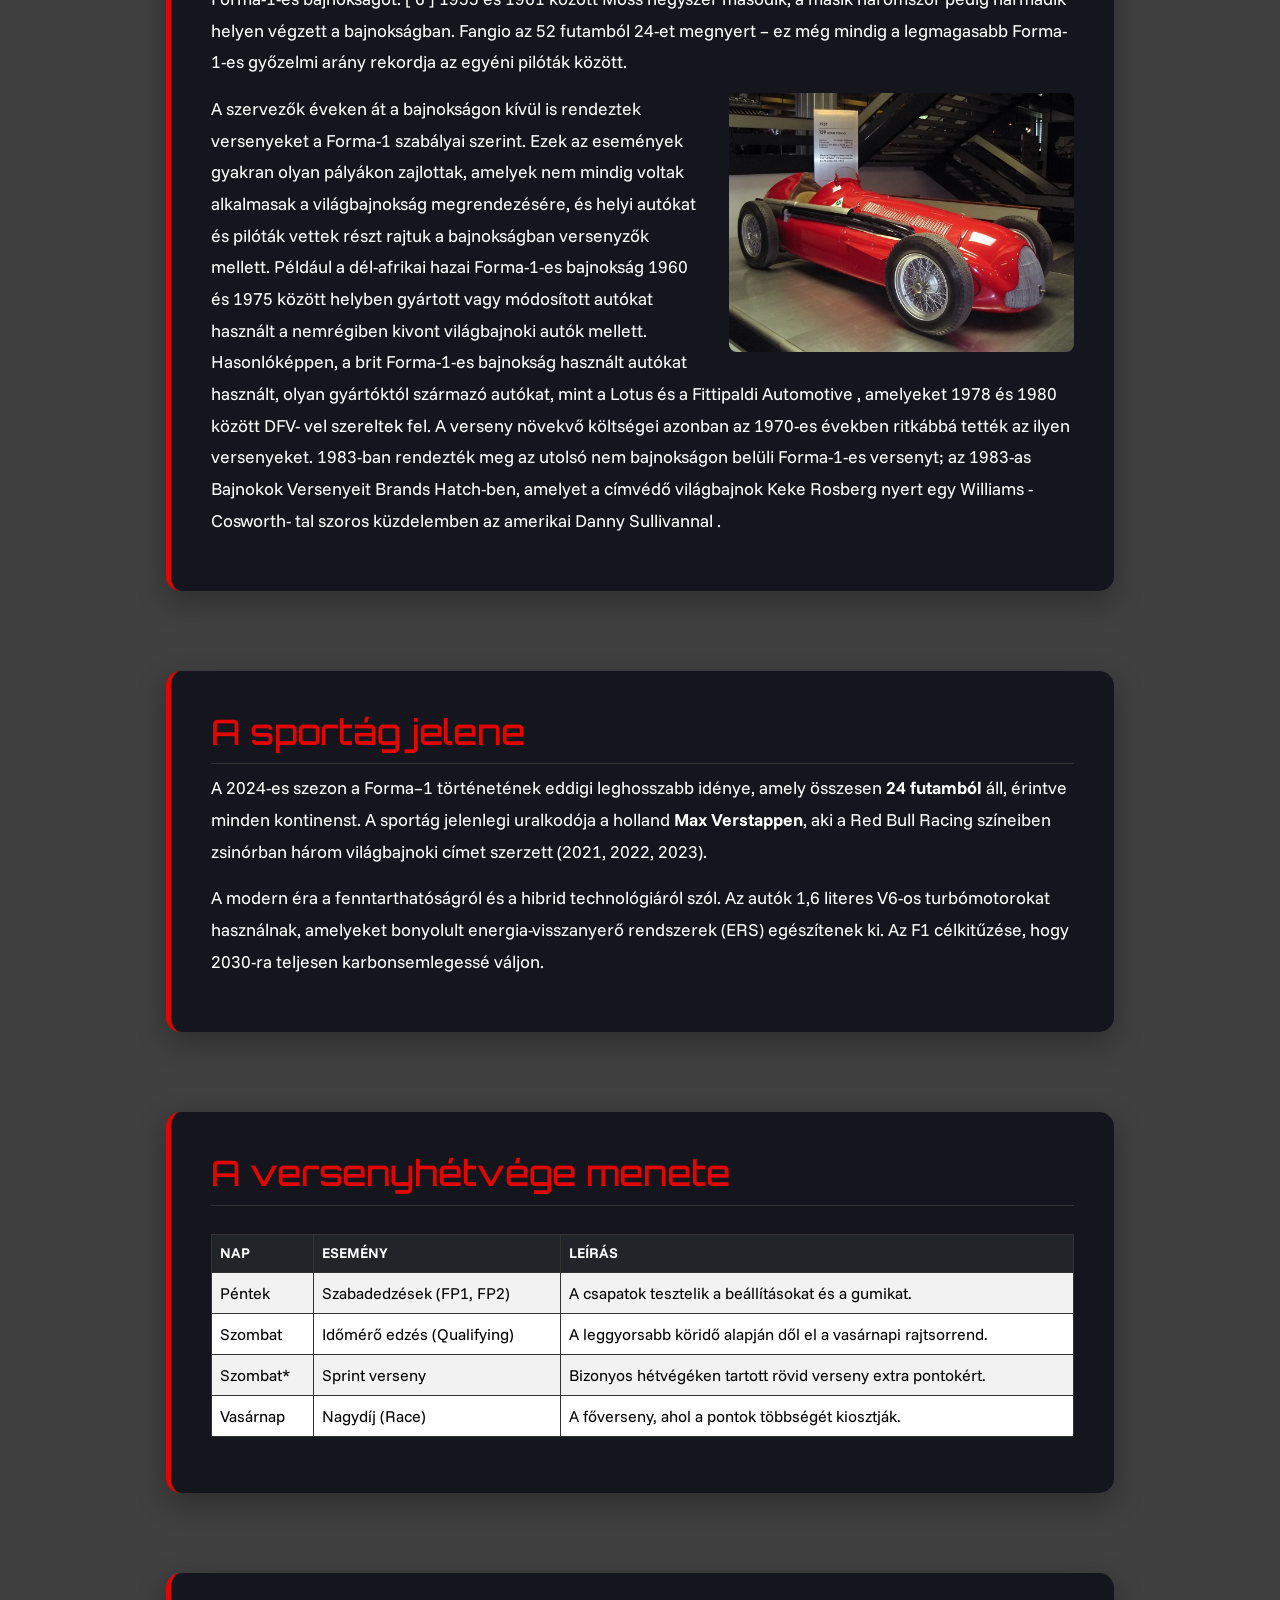
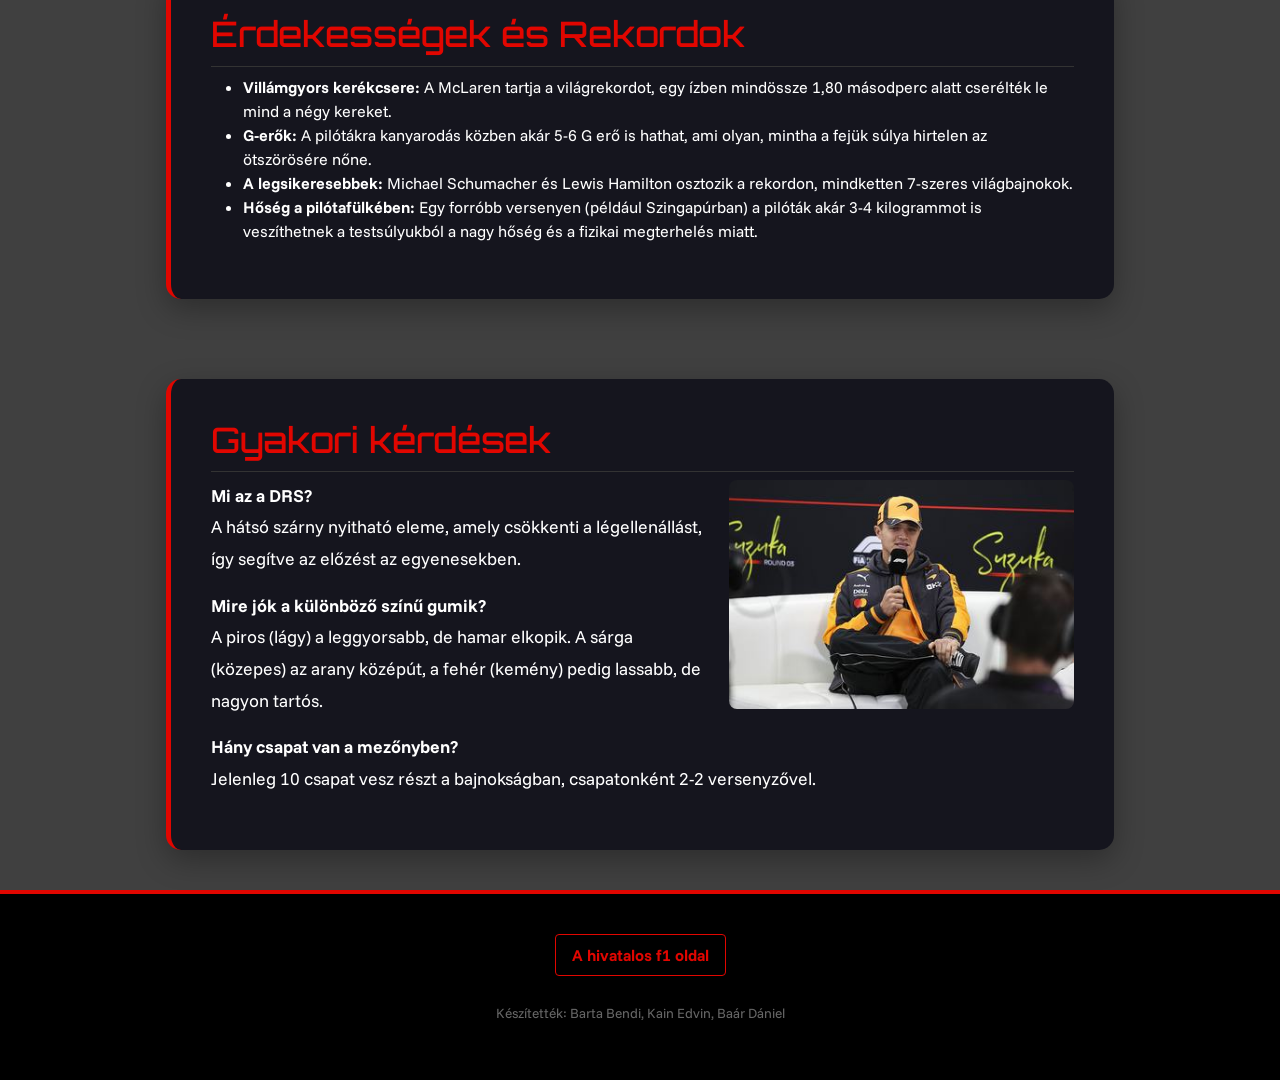
==== commit ffd56423: "." ====
--- a/index.html
+++ b/index.html
@@ -6,7 +6,7 @@
     <meta name="keywords" content="forma, autók, csapat, versenyzők, Norris">
     <meta charset="UTF-8">
     <meta name="viewport" content="width=device-width, initial-scale=1.0">
-    <link rel="stylesheet" href="bootstrap-5.3.8-dist/bootstrap-5.3.8-dist/css/bootstrap.min.css">
+    <link rel="stylesheet" href="bootstrap-5.3.8-dist/css/bootstrap.min.css">
     <script src="bootstrap-5.3.8-dist/js/bootstrap.min.js"></script>
     <link rel="stylesheet" href="style.css">
     <link rel="icon" href="./IMG/f1icon.jpg">
@@ -19,7 +19,7 @@
     <nav>
         <div class="navmenu">
             <a href="csapatok.html" class="csapatok">Csapatok</a>
-            <a href="pilotak".html class="pilotak">Pilóták</a>
+            <a href="pilotak.html" class="pilotak">Pilóták</a>
             <a href="palyak.html" class="palyak">Pályák</a>
         </div>
     </nav>
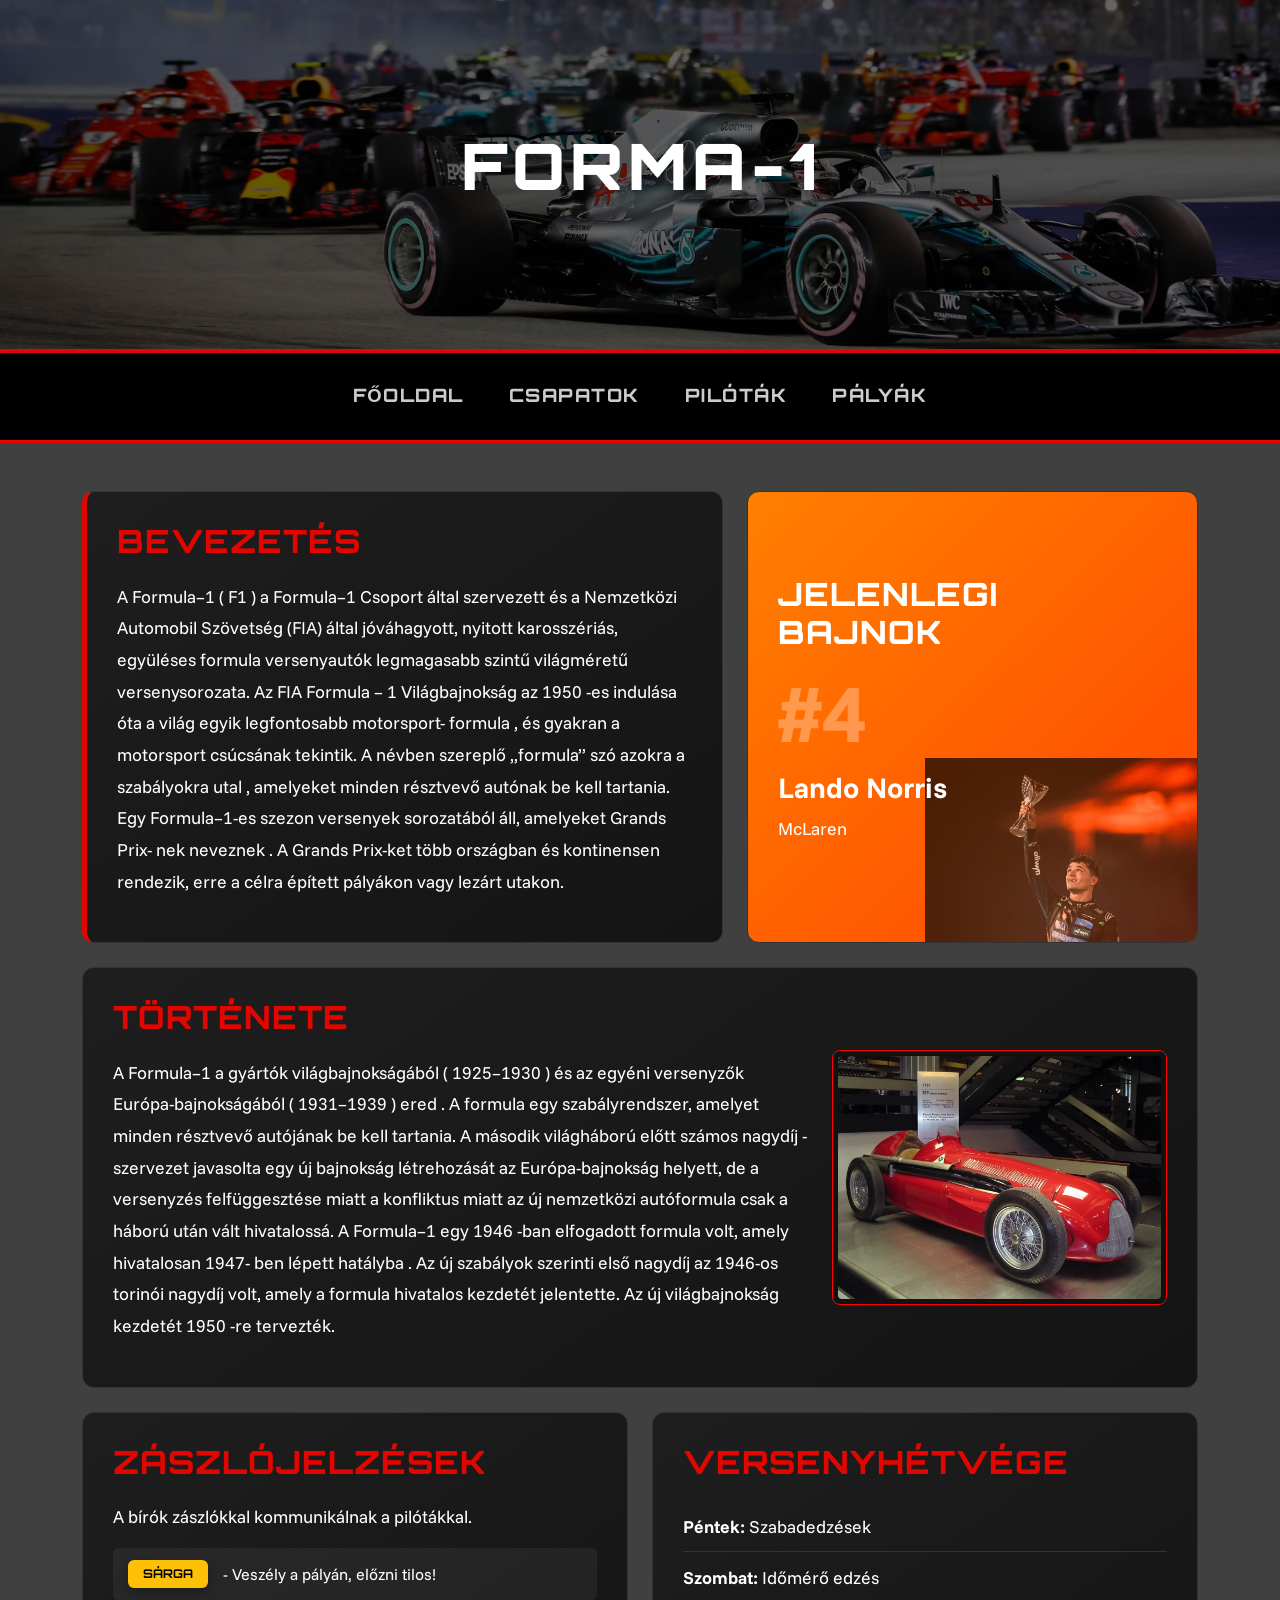
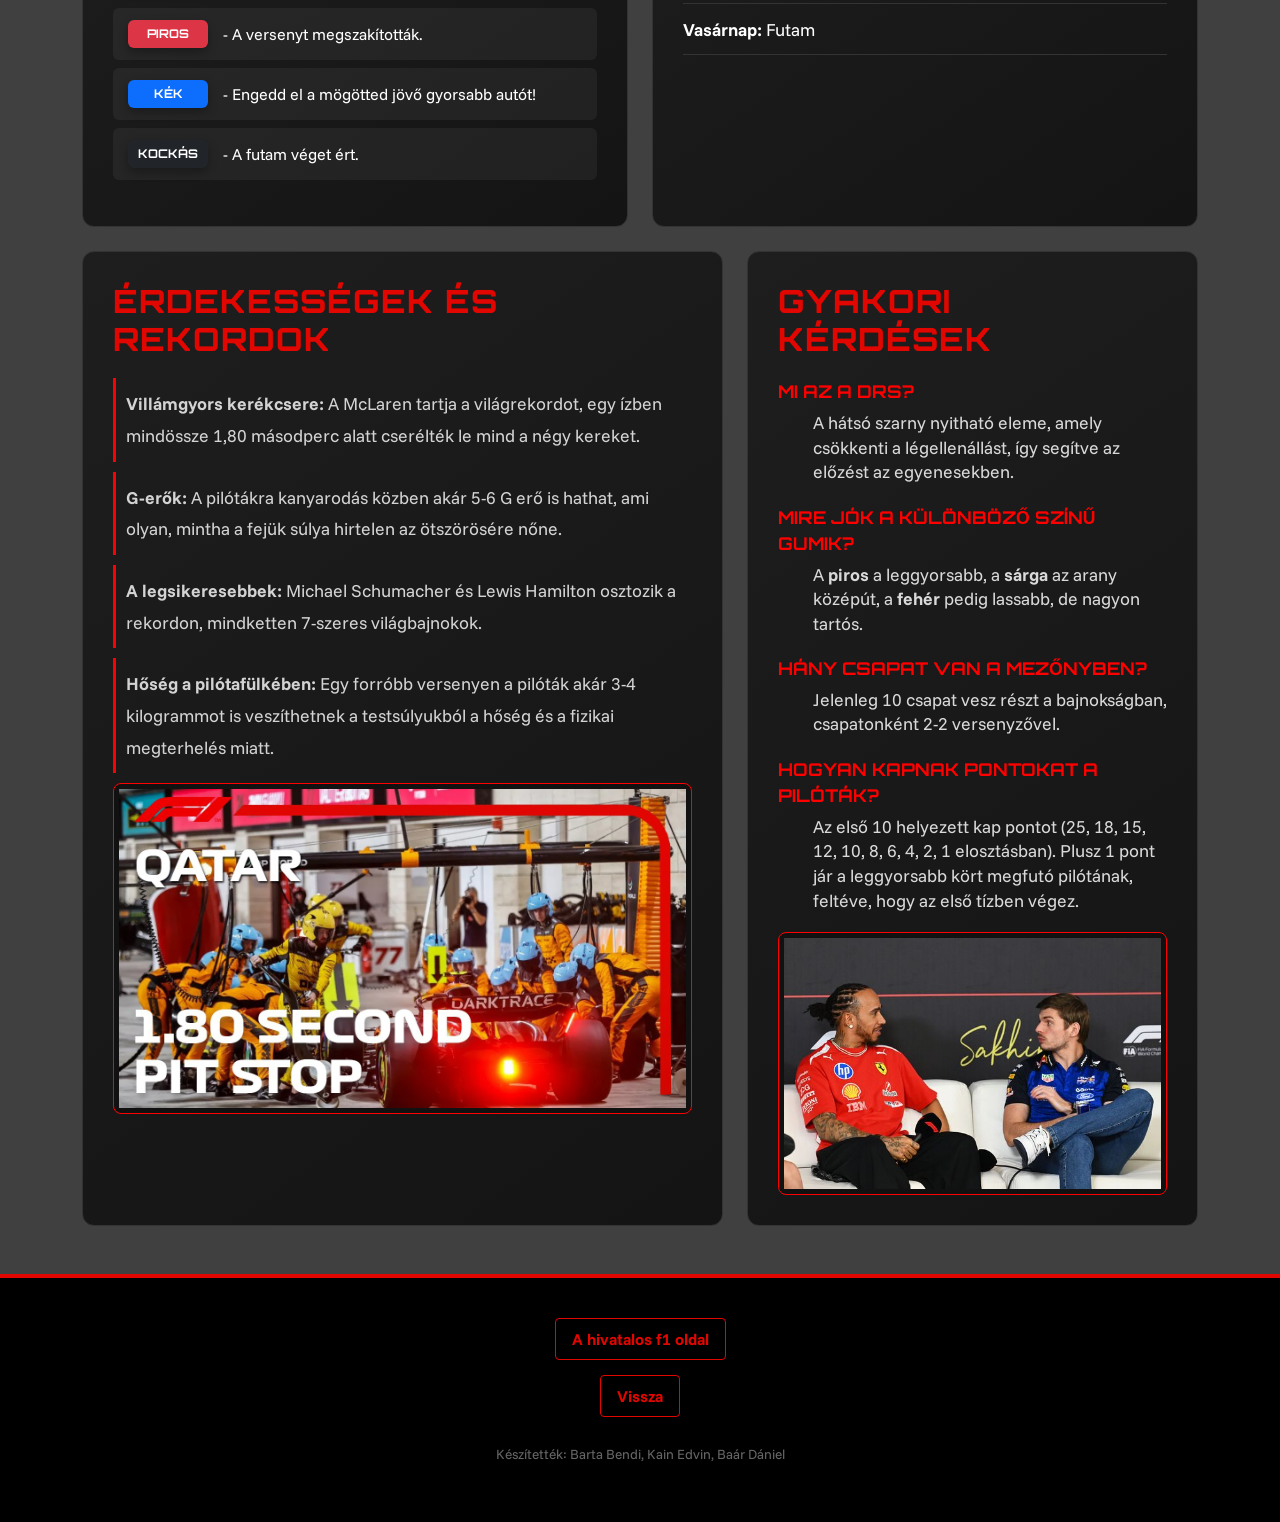
==== commit 2b2b48d7: "index.html reszek, bajnok, zaszlojelek stb (+kepek)" ====
--- a/index.html
+++ b/index.html
@@ -1,174 +1,155 @@
 <!DOCTYPE html>
 <html lang="hu">
 <head>
+    <meta charset="UTF-8">
+    <meta name="viewport" content="width=device-width, initial-scale=1.0">
     <meta name="description" content="Ez a weboldal a forma 1-es csapatokat, pilótákat, pályákat fogja bemutatni">
     <meta name="author" content="Kain Edvin, Baár Dániel, Barta Bendegúz">
     <meta name="keywords" content="forma, autók, csapat, versenyzők, Norris">
-    <meta charset="UTF-8">
-    <meta name="viewport" content="width=device-width, initial-scale=1.0">
     <link rel="stylesheet" href="bootstrap-5.3.8-dist/css/bootstrap.min.css">
     <script src="bootstrap-5.3.8-dist/js/bootstrap.min.js"></script>
     <link rel="stylesheet" href="style.css">
     <link rel="icon" href="./IMG/f1icon.jpg">
     <title>Forma1</title>
 </head>
-<body>
+<body id="oldal">
     <header>
         <h1>Forma-1</h1>
     </header>
     <nav>
         <div class="navmenu">
-            <a href="csapatok.html" class="csapatok">Csapatok</a>
-            <a href="pilotak.html" class="pilotak">Pilóták</a>
-            <a href="palyak.html" class="palyak">Pályák</a>
+            <a href="index.html">Főoldal</a>
+            <a href="csapatok.html">Csapatok</a>
+            <a href="pilotak.html">Pilóták</a>
+            <a href="palyak.html">Pályák</a>
         </div>
     </nav>
-    <main> 
+    <main class="fő-tartalom py-5">
         <div class="container">
-            <div class="row">
-                <div class="col-sm-12">
-                    <section>
-                        <h2>Bevezetés</h2>
+            <div class="row g-4">
+
+                <div class="col-lg-7">
+                    <section id="f1-bevezetes" class="resz kiemelt-resz">
+                        <h2 class="resz-cím">Bevezetés</h2>
                         <p>
                             A Formula–1 ( F1 ) a Formula–1 Csoport által szervezett és a Nemzetközi Automobil Szövetség (FIA) által jóváhagyott, nyitott karosszériás, együléses formula versenyautók legmagasabb szintű világméretű versenysorozata. Az FIA Formula – 1 Világbajnokság az 1950 -es indulása óta a világ egyik legfontosabb motorsport- formula , és gyakran a motorsport csúcsának tekintik. A névben szereplő „formula” szó azokra a szabályokra utal , amelyeket minden résztvevő autónak be kell tartania. Egy Formula–1-es szezon versenyek sorozatából áll, amelyeket Grands Prix- nek neveznek . A Grands Prix-ket több országban és kontinensen rendezik, erre a célra épített pályákon vagy lezárt utakon.
                         </p>
                     </section>
                 </div>
-            </div>
-        </div>
-        <div class="container">
-            <div class="row">
-                <div class="col-sm-12">
-                    <section>
-                        <h2>Története</h2>
-                        <p>
-                            A Formula–1 a gyártók világbajnokságából ( 1925–1930 ) és az egyéni versenyzők Európa-bajnokságából ( 1931–1939 ) ered . A formula egy szabályrendszer, amelyet minden résztvevő autójának be kell tartania. A második világháború előtt számos nagydíj - szervezet javasolta egy új bajnokság létrehozását az Európa-bajnokság helyett, de a versenyzés felfüggesztése miatt a konfliktus miatt az új nemzetközi autóformula csak a háború után vált hivatalossá. A Formula–1 egy 1946 -ban elfogadott formula volt, amely hivatalosan 1947- ben lépett hatályba . Az új szabályok szerinti első nagydíj az 1946-os torinói nagydíj volt, amely a formula hivatalos kezdetét jelentette. Az új világbajnokság kezdetét 1950 -re tervezték. 
-                        </p>
-                        <p>
-                            Az első világbajnoki futamra, az 1950-es Brit Nagydíjra 1950. május 13-án került sor az Egyesült Királyságban, a Silverstone Circuit versenypályán. [ 4 ] Az Alfa Romeo színeiben versenyző Giuseppe Farina nyerte az első egyéni világbajnokságot, szoros küzdelemben legyőzve csapattársát, Juan Manuel Fangiót . Fangio 1951- ben , 1954-ben , 1955-ben , 1956-ban és 1957-ben is megnyerte a bajnokságot . [ 5 ] Ez rekordot állított fel az egyetlen versenyző által elnyert legtöbb világbajnokság tekintetében, ez a rekord 46 évig állt, amíg Michael Schumacher 2003-ban megszerezte hatodik bajnokságát.
-                        </p>
-                        <p>
-                            Az 1958-as szezonban bevezették a konstruktőri bajnokságot . Stirling Moss , annak ellenére, hogy gyakran az 1950-es és 1960-as évek egyik legnagyobb Forma-1-es pilótájaként tartották számon, soha nem nyerte meg a Forma-1-es bajnokságot. [ 6 ] 1955 és 1961 között Moss négyszer második, a másik háromszor pedig harmadik helyen végzett a bajnokságban. Fangio az 52 futamból 24-et megnyert – ez még mindig a legmagasabb Forma-1-es győzelmi arány rekordja az egyéni pilóták között. 
-                        </p>
-                        <a href="IMG/tortenete-kep.jpg"><img src="./IMG/tortenete-kep.jpg" alt="Auto" title="Kattints rá a kép nagyításához" class="jobbra"></a>
-                        <p>
-                            A szervezők éveken át a bajnokságon kívül is rendeztek versenyeket a Forma-1 szabályai szerint. Ezek az események gyakran olyan pályákon zajlottak, amelyek nem mindig voltak alkalmasak a világbajnokság megrendezésére, és helyi autókat és pilóták vettek részt rajtuk a bajnokságban versenyzők mellett. Például a dél-afrikai hazai Forma-1-es bajnokság 1960 és 1975 között helyben gyártott vagy módosított autókat használt a nemrégiben kivont világbajnoki autók mellett. Hasonlóképpen, a brit Forma-1-es bajnokság használt autókat használt, olyan gyártóktól származó autókat, mint a Lotus és a Fittipaldi Automotive , amelyeket 1978 és 1980 között DFV- vel szereltek fel. A verseny növekvő költségei azonban az 1970-es években ritkábbá tették az ilyen versenyeket. 1983-ban rendezték meg az utolsó nem bajnokságon belüli Forma-1-es versenyt; az 1983-as Bajnokok Versenyeit Brands Hatch-ben, amelyet a címvédő világbajnok Keke Rosberg nyert egy Williams - Cosworth- tal szoros küzdelemben az amerikai Danny Sullivannal . 
-                        </p>
-                    </section>
-                </div>
-            </div>
-        </div>
 
-        <div class="container">
-            <div class="row">
-                <div class="col-sm-12">
-                    <section>
-                        <h2>A sportág jelene</h2>
-                        <p>
-                            A 2024-es szezon a Forma–1 történetének eddigi leghosszabb idénye, amely összesen <strong>24 futamból</strong> áll, érintve minden kontinenst. A sportág jelenlegi uralkodója a holland <strong>Max Verstappen</strong>, aki a Red Bull Racing színeiben zsinórban három világbajnoki címet szerzett (2021, 2022, 2023).
-                        </p>
-                        <p>
-                            A modern éra a fenntarthatóságról és a hibrid technológiáról szól. Az autók 1,6 literes V6-os turbómotorokat használnak, amelyeket bonyolult energia-visszanyerő rendszerek (ERS) egészítenek ki. Az F1 célkitűzése, hogy 2030-ra teljesen karbonsemlegessé váljon.
-                        </p>
-                    </section>
-                </div>
-            </div>
-        </div>
-        <div class="container">
-            <div class="row">
-                <div class="col-sm-12">
-                    <section>
-                        <h2>A versenyhétvége menete</h2>
-                        <div class="table-responsive">
-                            <table class="table table-striped table-hover">
-                                <thead class="table-dark">
-                                    <tr>
-                                        <th>Nap</th>
-                                        <th>Esemény</th>
-                                        <th>Leírás</th>
-                                    </tr>
-                                </thead>
-                                <tbody>
-                                    <tr>
-                                        <td>Péntek</td>
-                                        <td>Szabadedzések (FP1, FP2)</td>
-                                        <td>A csapatok tesztelik a beállításokat és a gumikat.</td>
-                                    </tr>
-                                    <tr>
-                                        <td>Szombat</td>
-                                        <td>Időmérő edzés (Qualifying)</td>
-                                        <td>A leggyorsabb köridő alapján dől el a vasárnapi rajtsorrend.</td>
-                                    </tr>
-                                    <tr>
-                                        <td>Szombat*</td>
-                                        <td>Sprint verseny</td>
-                                        <td>Bizonyos hétvégéken tartott rövid verseny extra pontokért.</td>
-                                    </tr>
-                                    <tr>
-                                        <td>Vasárnap</td>
-                                        <td>Nagydíj (Race)</td>
-                                        <td>A főverseny, ahol a pontok többségét kiosztják.</td>
-                                    </tr>
-                                </tbody>
-                            </table>
+                <div class="col-lg-5">
+                    <section id="f1-vilagbajnok" class="resz bajnok-resz">
+                        <div class="bajnok-adatok">
+                            <h2 class="resz-cím">Jelenlegi bajnok</h2>
+                            <div class="rajtszám">#4</div>
+                            <p class="pilóta-név">Lando Norris</p>
+                            <p class="csapat-név">McLaren</p>
+                        </div>
+                        <div class="bajnok-háttér-kép">
+                            <img src="./IMG/norris-champ.jpg" alt="Lando Norris">
                         </div>
                     </section>
                 </div>
-            </div>
-        </div>
-        <div class="container">
-            <div class="row">
-                <div class="col-sm-12">
-                    <section>
-                        <h2>Érdekességek és Rekordok</h2>  
-                        <ul> 
-                            <li><strong>Villámgyors kerékcsere:</strong> A McLaren tartja a világrekordot, egy ízben mindössze 1,80 másodperc alatt cserélték le mind a négy kereket.</li>
-                            <li><strong>G-erők:</strong> A pilótákra kanyarodás közben akár 5-6 G erő is hathat, ami olyan, mintha a fejük súlya hirtelen az ötszörösére nőne.</li>
-                            <li><strong>A legsikeresebbek:</strong> Michael Schumacher és Lewis Hamilton osztozik a rekordon, mindketten 7-szeres világbajnokok.</li>
-                            <li><strong>Hőség a pilótafülkében:</strong> Egy forróbb versenyen (például Szingapúrban) a pilóták akár 3-4 kilogrammot is veszíthetnek a testsúlyukból a nagy hőség és a fizikai megterhelés miatt.</li>
-                        </ul>
-                    </section> 
-                </div>
-            </div>
-        </div>
-        <div class="container">
-            <div class="row">
-                <div class="col-sm-12">
-                    <section>
-                        <h2>Gyakori kérdések</h2>
-                        <a href="IMG/interju.jpg"><img src="./IMG/interju.jpg" alt="Interju" title="Kattints rá a kép nagyításához" class="jobbra"></a>
-                        <div class="faq">
-                            <p><strong>Mi az a DRS?</strong><br>
-                            A hátsó szárny nyitható eleme, amely csökkenti a légellenállást, így segítve az előzést az egyenesekben.</p>
-                            
-                            <p><strong>Mire jók a különböző színű gumik?</strong><br>
-                            A piros (lágy) a leggyorsabb, de hamar elkopik. A sárga (közepes) az arany középút, a fehér (kemény) pedig lassabb, de nagyon tartós.</p>
-                            
-                            <p><strong>Hány csapat van a mezőnyben?</strong><br>
-                            Jelenleg 10 csapat vesz részt a bajnokságban, csapatonként 2-2 versenyzővel.</p>
+
+                <div class="col-lg-12">
+                    <section id="f1-tortenelem" class="resz széles-resz">
+                        <div class="row align-items-center">
+                            <div class="col-md-8">
+                                <h2 class="resz-cím">Története</h2>
+                                <p>
+                                    A Formula–1 a gyártók világbajnokságából ( 1925–1930 ) és az egyéni versenyzők Európa-bajnokságából ( 1931–1939 ) ered . A formula egy szabályrendszer, amelyet minden résztvevő autójának be kell tartania. A második világháború előtt számos nagydíj - szervezet javasolta egy új bajnokság létrehozását az Európa-bajnokság helyett, de a versenyzés felfüggesztése miatt a konfliktus miatt az új nemzetközi autóformula csak a háború után vált hivatalossá. A Formula–1 egy 1946 -ban elfogadott formula volt, amely hivatalosan 1947- ben lépett hatályba . Az új szabályok szerinti első nagydíj az 1946-os torinói nagydíj volt, amely a formula hivatalos kezdetét jelentette. Az új világbajnokság kezdetét 1950 -re tervezték.
+                                </p>
+                            </div>
+                            <div class="col-md-4">
+                                <div class="keret">
+                                    <img src="./IMG/tortenete-kep.jpg" class="img-fluid tortenete-kep" alt="F1 Történelem">
+                                </div>
+                            </div>
                         </div>
                     </section>
                 </div>
-            </div>
-        </div>
-        <div class="container">
-            <div class="row">
-                <div class="col-sm-12">
-                    
+
+                <div class="col-lg-6">
+                    <section id="f1-zaszlok" class="resz">
+                        <h2 class="resz-cím">Zászlójelzések</h2>
+                        <div class="zaszlok">
+                            <p>A bírók zászlókkal kommunikálnak a pilótákkal.</p>
+                            <ul class="zaszlo-lista">
+                                <li><span class="badge text-bg-warning">Sárga</span> - Veszély a pályán, előzni tilos!</li>
+                                <li><span class="badge text-bg-danger">Piros</span> - A versenyt megszakították.</li>
+                                <li><span class="badge text-bg-primary">Kék</span> - Engedd el a mögötted jövő gyorsabb autót!</li>
+                                <li><span class="badge text-bg-dark">Kockás</span> - A futam véget ért.</li>
+                            </ul>
+                        </div>
+                    </section>
                 </div>
-            </div>
-        </div>
-        <div class="container">
-            <div class="row">
-                <div class="col-sm-12">
-                    
+
+                <div class="col-lg-6">
+                    <section id="f1-menetrend" class="resz">
+                        <h2 class="resz-cím">Versenyhétvége</h2>
+                        <ul class="esemény-lista">
+                            <li><strong>Péntek:</strong> Szabadedzések</li>
+                            <li><strong>Szombat:</strong> Időmérő edzés</li>
+                            <li><strong>Vasárnap:</strong> Futam</li>
+                        </ul>
+                    </section>
                 </div>
+
+                <div class="col-lg-7">
+                    <section id="f1-rekordok" class="resz">
+                        <h2 class="resz-cím">Érdekességek és rekordok</h2>
+                        <div class="rekord-elem">
+                            <p><strong>Villámgyors kerékcsere:</strong> A McLaren tartja a világrekordot, egy ízben mindössze 1,80 másodperc alatt cserélték le mind a négy kereket.</p>
+                        </div>
+                        <div class="rekord-elem">
+                            <p><strong>G-erők:</strong> A pilótákra kanyarodás közben akár 5-6 G erő is hathat, ami olyan, mintha a fejük súlya hirtelen az ötszörösére nőne.</p>
+                        </div>
+                        <div class="rekord-elem">
+                            <p><strong>A legsikeresebbek:</strong> Michael Schumacher és Lewis Hamilton osztozik a rekordon, mindketten 7-szeres világbajnokok.</p>
+                        </div>
+                        <div class="rekord-elem">
+                            <p><strong>Hőség a pilótafülkében:</strong> Egy forróbb versenyen a pilóták akár 3-4 kilogrammot is veszíthetnek a testsúlyukból a hőség és a fizikai megterhelés miatt.</p>
+                        </div>
+                        <div class="keret">
+                            <img src="./IMG/fastest-pit-stop.jpg" class="img-fluid resz-kep w-10" alt="F1 leggyorsabb kerékcsere">
+                        </div>
+                    </section>
+                </div>
+
+                <div class="col-lg-5">
+                    <section id="f1-gyik" class="resz">
+                        <h2 class="resz-cím">Gyakori kérdések</h2>
+                        <div class="gyk">
+                            <div class="kerdes">Mi az a DRS?</div>
+                            <div class="valasz">A hátsó szarny nyitható eleme, amely csökkenti a légellenállást, így segítve az előzést az egyenesekben.</div>
+                        </div>
+                        <div class="gyk">
+                            <div class="kerdes">Mire jók a különböző színű gumik?</div>
+                            <div class="valasz">A <strong>piros</strong> a leggyorsabb, a <strong>sárga</strong> az arany középút, a <strong>fehér</strong> pedig lassabb, de nagyon tartós.</div>
+                        </div>
+                        <div class="gyk">
+                            <div class="kerdes">Hány csapat van a mezőnyben?</div>
+                            <div class="valasz">Jelenleg 10 csapat vesz részt a bajnokságban, csapatonként 2-2 versenyzővel.</div>
+                        </div>
+                        <div class="gyk">
+                            <div class="kerdes">Hogyan kapnak pontokat a pilóták?</div>
+                            <div class="valasz">Az első 10 helyezett kap pontot (25, 18, 15, 12, 10, 8, 6, 4, 2, 1 elosztásban). Plusz 1 pont jár a leggyorsabb kört megfutó pilótának, feltéve, hogy az első tízben végez.</div>
+                        </div>
+                        <div class="keret">
+                            <img src="./IMG/interju.jpg" class="img-fluid resz-kep" alt="F1 interjú">
+                        </div>
+                    </section>
+                </div>
+
             </div>
         </div>
     </main>
+
     <footer>
-        <a href="https://www.formula1.com/">A hivatalos f1 oldal</a>
+        <a href="https://www.formula1.com/" target="_blank">A hivatalos f1 oldal</a>
+        <a href="#oldal">Vissza</a>
         <p class="keszitok">Készítették: Barta Bendi, Kain Edvin, Baár Dániel</p>
     </footer>
+
 </body>
 </html>
--- a/style.css
+++ b/style.css
@@ -5,17 +5,40 @@
     font-family: 'Funnel Sans', sans-serif;
     color: #fff;
     margin: 0;
-    background-color: #404040; 
+    background-color: #404040;
+}
+
+main {
+    width: 100%;
+    max-width: 1400px;
+    margin: 0 auto;
+    padding: 20px;
+    overflow-x: hidden;
+}
+
+p {
+    line-height: 1.8;
+    margin-bottom: 15px;
+    font-size: 1.1rem;
+    color: #fff;
+}
+
+h2 {
+    font-family: "Orbitron", sans-serif;
+    text-transform: uppercase;
+    letter-spacing: 2px;
+    margin-bottom: 20px;
+    font-weight: 800;
 }
 
 header {
     text-align: center;
     background-image: url(./IMG/header.jpeg);
-    background-size: cover;      
-    background-position: center;  
-    background-repeat: no-repeat; 
-    color: #fff;       
-    border-bottom: 4px solid #E10600; 
+    background-size: cover;
+    background-position: center;
+    background-repeat: no-repeat;
+    color: #fff;
+    border-bottom: 4px solid #E10600;
     padding: 8rem 2rem;
     background-color: rgba(0, 0, 0, 0.6);
     background-blend-mode: overlay;
@@ -23,85 +46,235 @@
 }
 
 header h1 {
-    font-size: 5rem;      
-    font-weight: 900;       
-    text-transform: uppercase; 
-    letter-spacing: 5px;    
-    margin-bottom: 1rem;    
-}
-
+    font-size: 4rem;
+    font-weight: 900;
+    text-transform: uppercase;
+    letter-spacing: 5px;
+    margin-bottom: 1rem;
+}
+
+/* nav m */
 nav {
-    border-bottom: 4px solid #E10600; 
-    text-align: center;
     background-color: #000;
-    padding: 1.25rem;
-}   
+    border-bottom: 3px solid #E10600;
+    padding: 20px 0;
+}
+
+.navmenu {
+    display: flex;
+    justify-content: center;
+    flex-wrap: wrap;
+    gap: 45px;
+}
 
 .navmenu a {
-    display: inline-block; 
-    color: #fff; 
+    color: #ccc;
     text-decoration: none;
-    margin: 0 2rem;
-    padding: 1rem;
-    font-size: 1.3rem;
-    font-weight: 500;
+    font-size: 1.15rem;
+    font-weight: 800;
+    text-transform: uppercase;
+    font-family: "Orbitron", sans-serif;
+    letter-spacing: 1.5px;
+    padding: 8px 0;
+    transition: 0.3s ease;
+    border-bottom: 4px solid transparent;
+}
+
+.navmenu a:hover {
+    color: #fff;
+    border-bottom: 4px solid #E10600;
+    box-shadow: 0 8px 15px -5px rgba(225, 6, 0, 0.6);
+}
+
+.resz {
+    background: linear-gradient(145deg, #1e1e1e, #141414);
+    padding: 30px;
+    height: 100%;
+    border-radius: 12px;
+    border: 1px solid #333;
+    position: relative;
+    overflow: hidden;
+    transition: transform 0.3s ease, box-shadow 0.3s ease;
+}
+
+.resz:hover {
+    transform: translateY(-5px);
+    box-shadow: 0 10px 30px rgba(0, 0, 0, 0.6);
+    border-color: #E10600;
+}
+
+.resz-cím {
+    font-family: 'Orbitron', sans-serif;
+    color: #E10600;
+    text-transform: uppercase;
+    font-weight: 800;
+    margin-bottom: 20px;
+    letter-spacing: 1px;
+}
+
+.kiemelt-resz {
+    border-left: 5px solid #E10600;
+}
+
+/* bajnok-resz */
+.bajnok-resz {
+    background: linear-gradient(135deg, #FF8000 0%, #FF4500 100%);
+    display: flex;
+    align-items: center;
+}
+
+.bajnok-adatok {
+    position: relative;
+    z-index: 2;
+    color: #fff;
+}
+
+.bajnok-adatok .resz-cím {
+    color: #fff;
+}
+
+.rajtszám {
+    font-size: 5rem;
+    font-weight: 900;
+    line-height: 1;
+    opacity: 0.3;
+    margin-bottom: 10px;
+}
+
+.pilóta-név {
+    font-size: 1.8rem;
+    font-weight: bold;
+    margin: 0;
+}
+
+.bajnok-háttér-kép {
+    position: absolute;
+    right: -20px;
+    bottom: -10px;
+    width: 65%;
+    z-index: 1;
+    opacity: 0.7;
+    transition: 0.4s ease;
+}
+
+.bajnok-resz:hover .bajnok-háttér-kép {
+    opacity: 1;
+    transform: scale(1.05) rotate(-2deg);
+}
+
+.bajnok-háttér-kép img {
+    width: 100%;
+}
+
+/* listak */
+.esemény-lista {
+    list-style: none;
+    padding: 0;
+}
+
+.esemény-lista li {
+    padding: 12px 0;
+    border-bottom: 1px solid #333;
+    font-size: 1.1rem;
+}
+
+.ikon {
+    margin-right: 15px;
+    display: inline-block;
+    width: 25px;
+}
+
+.keret {
+    border-radius: 8px;
+    border: 1px solid #ff0000;
+    padding: 5px;
+    background-color: #111;
+}
+
+.tortenete-kep {
+    border-radius: 4px;
     transition: 0.3s;
 }
 
-.navmenu a:hover {
-    color: #E10600;
-    border-bottom: 3px solid #E10600;
-    transform: translateY(-5px); 
-}
-
-section {
-    background-color: #15151e; 
-    padding: 40px;
-    margin: 40px auto;
-    width: 85%;
-    max-width: 1200px;
-    border-radius: 15px;
-    border-left: 5px solid #E10600; 
-    box-shadow: 0 10px 30px rgba(0,0,0,0.3);
-}
-
-h2 {
-    text-align: left;
-    color: #E10600; 
-    border-bottom: 1px solid #333;
-    padding-bottom: 10px;
-    font-size: 2.2rem;
-    margin-top: 0;
-    font-family: "Orbitron", sans-serif;
-}
-
-p {
-    line-height: 1.8;
-    margin-bottom: 15px;
+/* rekordok*/
+.rekord-elem {
+    padding: 10px;
+    margin-bottom: 10px;
+    border-left: 3px solid #ff0000;
+    background: rgba(255, 0, 0, 0);
+    border-radius: 0 8px 8px 0;
+    transition: background 0.3s ease;
+}
+
+.rekord-elem:hover {
+    background: rgba(255, 0, 0, 0.03);
+}
+
+.rekord-elem p {
+    margin-bottom: 0;
+    color: #d3d3d3;
+}
+
+/* gyakori kerd.*/
+.gyk {
+    margin-bottom: 20px;
+}
+
+.kerdes {
+    font-weight: bold;
+    color: #ff0000;
+    font-family: 'Orbitron', sans-serif;
     font-size: 1.1rem;
-    color: #fff;
-}
-
-table {
-    width: 100%;
-    border-collapse: collapse;
-    margin-top: 20px;
-    background-color: #000;
-}
-
-th, td {
-    border: 1px solid #333;
-    padding: 15px;
-    text-align: left;
-}
-
-th {
-    background-color: #E10600; 
-    color: #fff;
-    text-transform: uppercase;
-    font-size: 0.9rem;
-}
-
+    text-transform: uppercase;
+    margin-bottom: 5px;
+    display: flex;
+    align-items: center;
+}
+
+.kerdes::before {
+    margin-right: 8px;
+    opacity: 0.5;
+}
+
+.valasz {
+    color: #dad9d9;
+    font-size: 1.1rem;
+    padding-left: 35px;
+    line-height: 1.4;
+}
+
+/* zaszlo */
+.zaszlo-lista {
+    list-style: none;
+    padding: 0;
+    margin-top: 15px;
+}
+
+.zaszlo-lista li {
+    padding: 12px 15px;
+    margin-bottom: 8px;
+    background: rgba(255, 255, 255, 0.05);
+    border-radius: 6px;
+    transition: 0.3s ease;
+    display: flex;
+    align-items: center;
+    gap: 15px;
+}
+
+.zaszlo-lista li:hover {
+    background: rgba(255, 255, 255, 0.1);
+}
+
+.zaszlo-lista .badge {
+    min-width: 80px;
+    padding: 8px;
+    font-family: 'Orbitron', sans-serif;
+    font-size: 0.75rem;
+    text-transform: uppercase;
+    box-shadow: 0 4px 10px rgba(0, 0, 0, 0.3);
+}
+
+/* képek */
 .balra, .jobbra, .kozepre {
     width: 40%;
     min-width: 300px;
@@ -111,14 +284,14 @@
     margin-bottom: 20px;
 }
 
-.balra { 
-    float: left; 
-    margin-right: 20px; 
-}
-
-.jobbra { 
-    float: right; 
-    margin-left: 20px; 
+.balra {
+    float: left;
+    margin-right: 20px;
+}
+
+.jobbra {
+    float: right;
+    margin-left: 20px;
 }
 
 .kozepre {
@@ -128,8 +301,9 @@
 }
 
 
+/* footer */
 footer {
-    background-color: #000; 
+    background-color: #000;
     color: #ffffff;
     padding: 40px 20px;
     text-align: center;
@@ -157,7 +331,6 @@
 
 .keszitok {
     font-size: 0.85rem;
-    color: #666; 
+    color: #666;
     margin-top: 10px;
-}
-
+}
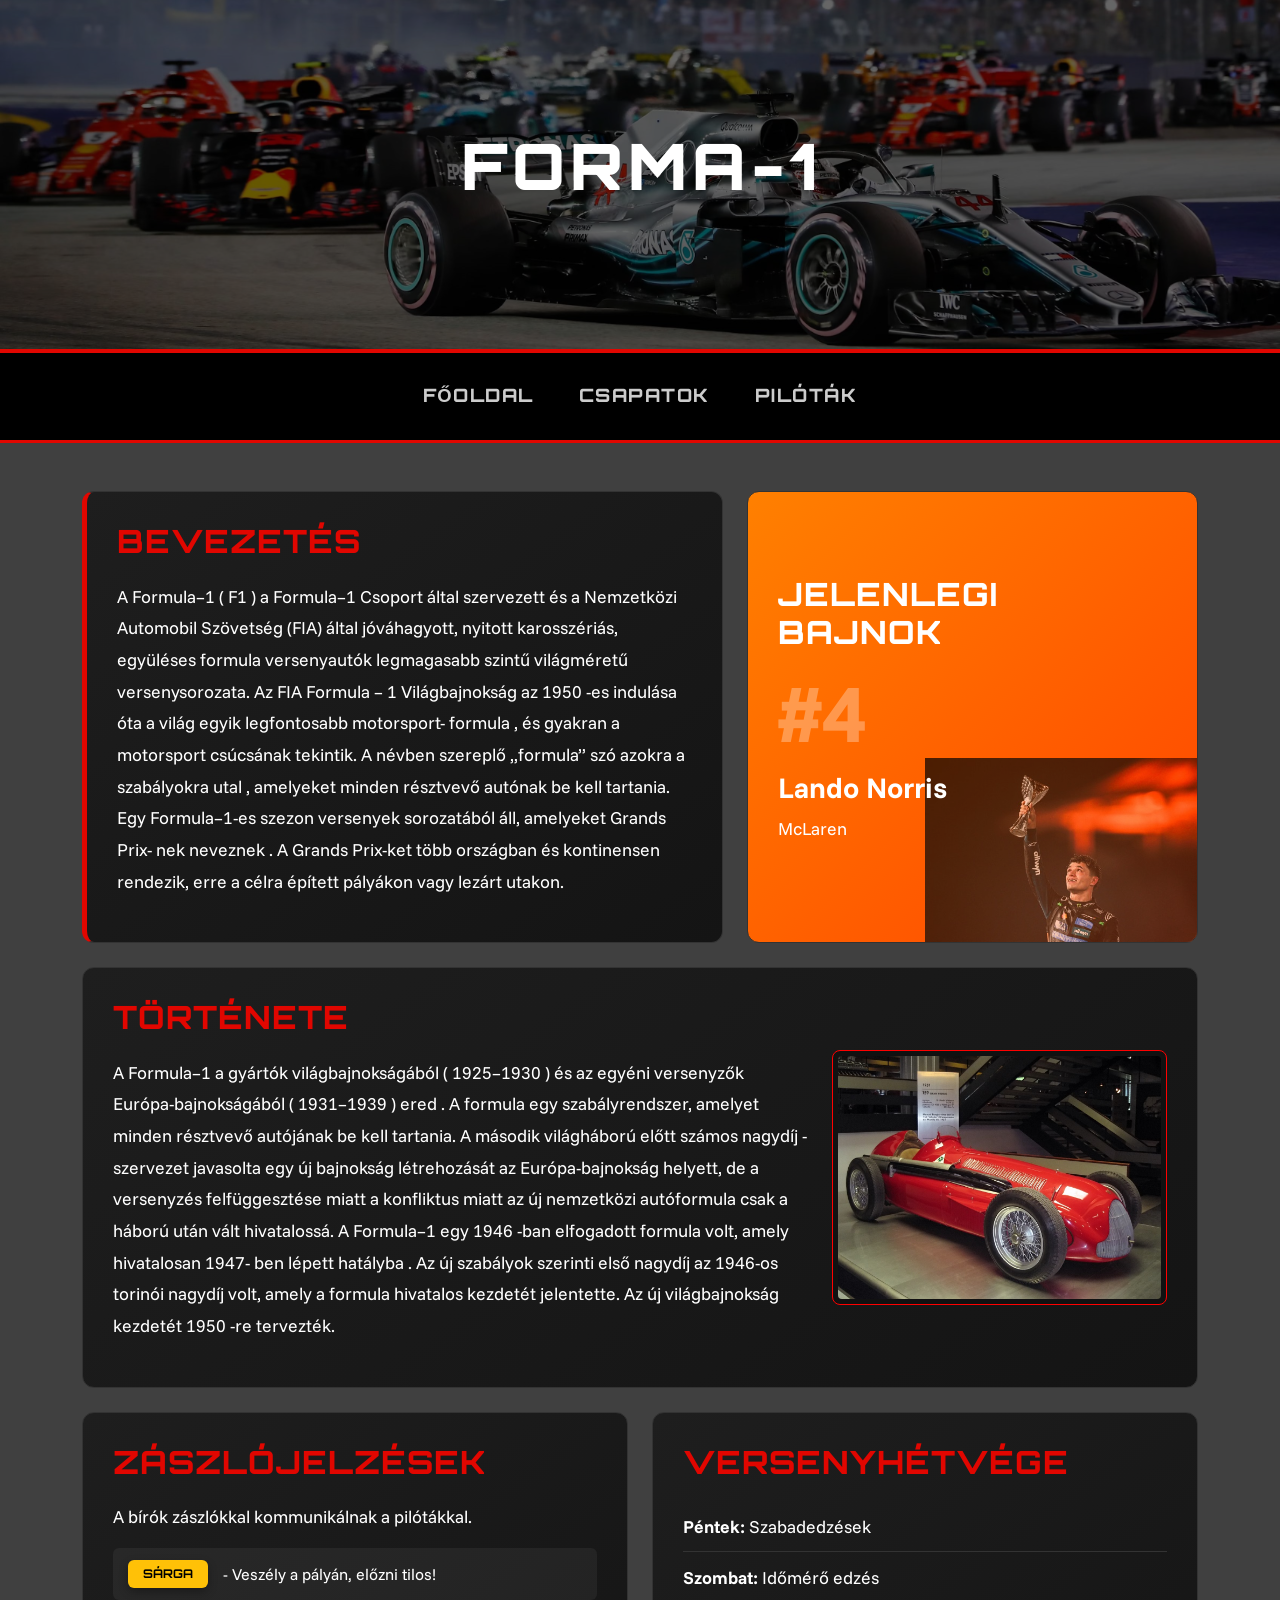
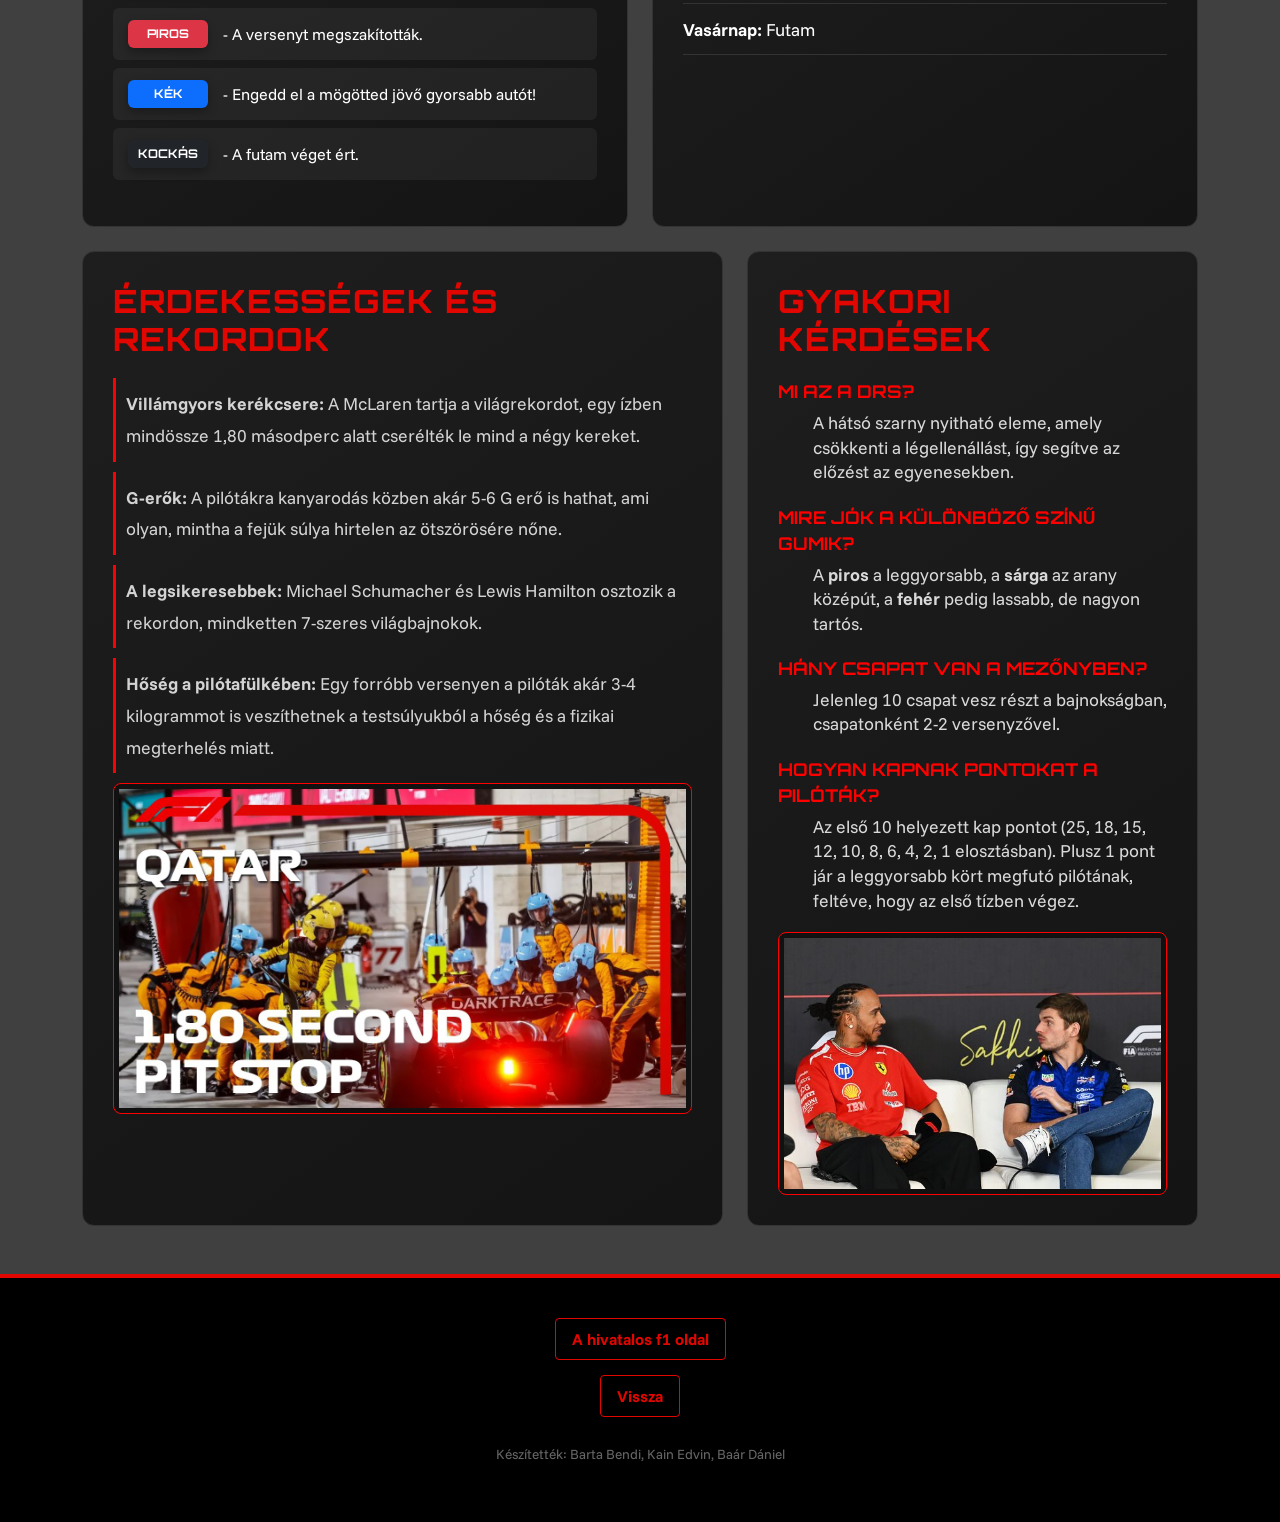
==== commit 298e14d5: "projektterv, validalas" ====
--- a/index.html
+++ b/index.html
@@ -21,7 +21,6 @@
             <a href="index.html">Főoldal</a>
             <a href="csapatok.html">Csapatok</a>
             <a href="pilotak.html">Pilóták</a>
-            <a href="palyak.html">Pályák</a>
         </div>
     </nav>
     <main class="fő-tartalom py-5">
